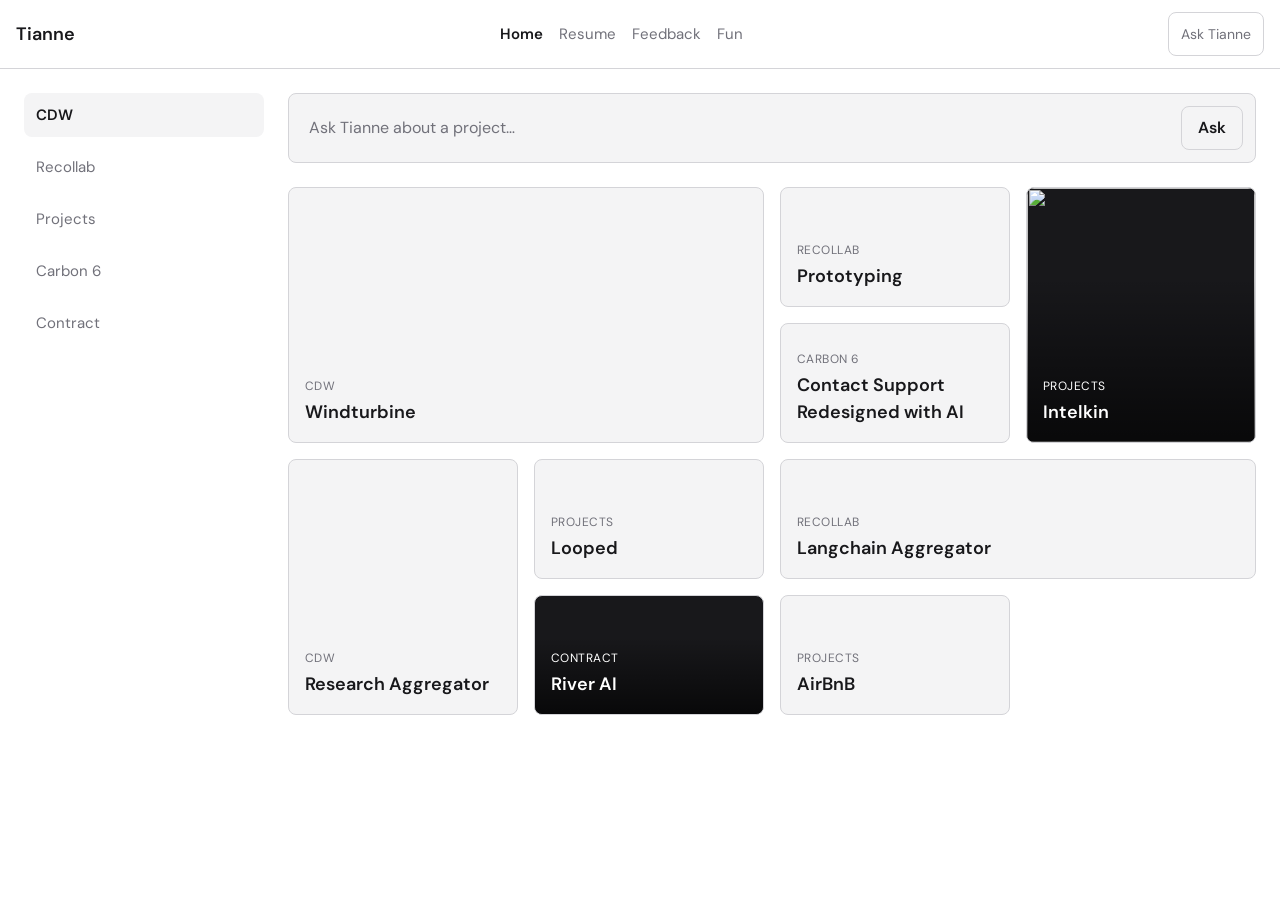
==== index.html @ e9c4694c "Add River AI project card (external link, video thumbnail, new Contract category) New bento card for" ====
<!doctype html>
<html lang="en">
<head>
  <meta charset="UTF-8" />
  <meta name="viewport" content="width=device-width, initial-scale=1" />
  <title>Tianne — Portfolio</title>
  <link rel="stylesheet" href="/css/reset.css" />
  <link rel="stylesheet" href="/css/tokens.css" />
  <link rel="stylesheet" href="/css/layout.css" />
  <link rel="stylesheet" href="/css/components.css" />
  <link rel="preconnect" href="https://fonts.googleapis.com" />
  <link rel="preconnect" href="https://fonts.gstatic.com" crossorigin />
  <link
    href="https://fonts.googleapis.com/css2?family=DM+Sans:wght@400;500;600;700&family=Geist+Pixel&family=Space+Grotesk:wght@700&display=swap"
    rel="stylesheet"
  />
</head>
<body>
  <div id="shared-nav"></div>

  <main class="home-layout">
    <nav class="rail" data-rail aria-label="Project categories">
      <ul class="rail-list">
        <li><button type="button" class="rail-item" data-category="CDW" aria-current="false">CDW</button></li>
        <li><button type="button" class="rail-item" data-category="Recollab" aria-current="false">Recollab</button></li>
        <li><button type="button" class="rail-item" data-category="Projects" aria-current="false">Projects</button></li>
        <li><button type="button" class="rail-item" data-category="Carbon 6" aria-current="false">Carbon 6</button></li>
        <li><button type="button" class="rail-item" data-category="Contract" aria-current="false">Contract</button></li>
      </ul>
    </nav>

    <div class="home-main">
      <div class="prompt-box-wrap" data-prompt-box-wrap>
        <form class="prompt-box" data-prompt-box>
          <label class="sr-only" for="prompt-input">Ask about a project</label>
          <input
            id="prompt-input"
            class="prompt-box-input"
            type="text"
            name="prompt"
            placeholder="Ask Tianne about a project…"
            autocomplete="off"
          />
          <button type="button" class="prompt-box-clear" data-prompt-box-clear hidden>Clear</button>
          <button type="submit" class="prompt-box-submit">Ask</button>
        </form>
        <p class="prompt-box-reply" data-prompt-box-reply hidden></p>
        <p class="sr-only" aria-live="polite" data-result-status></p>
      </div>

      <section class="bento-grid" data-grid aria-label="Projects">
        <!-- Cards rendered by js/home.js from data/projects.json -->
      </section>
    </div>
  </main>

  <script src="/js/shared-ui.js" defer></script>
  <script src="/js/chat.js" defer></script>
  <script src="/js/rail.js" defer></script>
  <script src="/js/home.js" defer></script>
</body>
</html>
---- css/tokens.css ----
/*
  css/tokens.css — design tokens.

  STATUS: typeface is confirmed (Space Grotesk / DM Sans / Geist Pixel, see
  the font tokens below and docs/superpowers/specs/2026-09-10-typography-system-design.md).
  Palette is still pending — colors below remain neutral/grayscale
  placeholder styling only. Nothing outside this file should hardcode a
  color or font (§12).

  Named breakpoints mirror CLAUDE.md §9. CSS custom properties can't be read
  inside @media conditions, so layout.css/components.css repeat these as
  literal px values — keep them in sync with the numbers here.
  --bp-sm: 480px   (large phones)
  --bp-md: 768px   (tablets)
  --bp-lg: 1024px  (small laptops)
  --bp-xl: 1280px  (desktop)
*/

:root {
  /* Spacing scale */
  --space-1: 4px;
  --space-2: 8px;
  --space-3: 12px;
  --space-4: 16px;
  --space-5: 24px;
  --space-6: 32px;
  --space-7: 48px;
  --space-8: 64px;

  /* Shape */
  --radius: 8px;
  /* Larger radius for a more generous card treatment (e.g. the Intelkin
     hero metadata block) — kept separate from --radius so it doesn't
     cascade into every other bordered box site-wide. */
  --radius-lg: 12px;
  --shadow: 0 1px 3px rgba(0, 0, 0, 0.12), 0 4px 12px rgba(0, 0, 0, 0.08);

  /* Neutral/grayscale placeholder palette — not final, see status note above */
  --color-bg: #ffffff;
  --color-surface: #f4f4f5;
  --color-border: #d4d4d8;
  --color-text: #18181b;
  --color-text-muted: #71717a;
  /* Dark overlay for text legibility over a background image/gif (e.g. a
     bento card thumbnail) — grayscale (black + alpha), not a new hue. */
  --scrim: rgba(0, 0, 0, 0.65);

  /* Typeface system (CLAUDE.md §12 confirmed 2026-09-10 — see
     docs/superpowers/specs/2026-09-10-typography-system-design.md).
     Headline: Space Grotesk, weight 700 — H1s and every H2-equivalent
     sub-headline. Body: DM Sans — paragraphs, ledes, metadata values,
     UI chrome. Label: Geist Pixel, weight 400 (its only weight) —
     short all-caps eyebrows/metadata labels only, never a value or a
     sentence. Loaded via Google Fonts in every page's <head> — see any
     page for the exact <link> tags. Palette (color) is still pending. */
  --font-headline: "Space Grotesk", Georgia, serif;
  --font-body: "DM Sans", -apple-system, BlinkMacSystemFont, "Segoe UI", Roboto, Helvetica, Arial, sans-serif;
  --font-label: "Geist Pixel", var(--font-body);
}
---- css/layout.css ----
/*
  css/layout.css — page-level structural layout (nav shell, home rail+grid frame).
  No color/font values here — see tokens.css (§12).

  Breakpoints below are literal px values mirroring the --bp-* tokens in
  tokens.css (480 / 768 / 1024 / 1280) — keep in sync, don't invent new ones (§9).
*/

.sr-only {
  position: absolute;
  width: 1px;
  height: 1px;
  padding: 0;
  margin: -1px;
  overflow: hidden;
  clip: rect(0, 0, 0, 0);
  white-space: nowrap;
  border: 0;
}

body {
  font-family: var(--font-body);
  color: var(--color-text);
  background: var(--color-bg);
}

/* --- Shared nav shell (markup injected by js/shared-ui.js) --- */
.site-nav {
  display: flex;
  align-items: center;
  justify-content: space-between;
  gap: var(--space-4);
  padding: var(--space-3) var(--space-4);
  border-bottom: 1px solid var(--color-border);
}

.site-nav-list {
  display: flex;
  align-items: center;
  gap: var(--space-4);
  flex-wrap: wrap;
}

/* --- Home layout: mobile-first. Rail's own display/position (horizontal
   tab bar on mobile, sidebar column on md+) lives in components.css —
   this just sets the grid frame that places it. --- */
.home-layout {
  display: block;
  padding: var(--space-4);
}

.home-main {
  display: block;
}

/* --- Generic content-page shell (resume/feedback/fun) --- */
.page-content {
  padding: var(--space-6) var(--space-4);
  max-width: 720px;
  margin-inline: auto;
}

.page-header {
  margin-bottom: var(--space-5);
}

.page-intro {
  color: var(--color-text-muted);
}

.page-section {
  margin-bottom: var(--space-6);
}

.page-section h2 {
  margin-bottom: var(--space-3);
  font-size: 1.25rem;
}

/* --- Resume page --- */
.resume-download {
  display: inline-block;
  border: 1px solid var(--color-border);
  border-radius: var(--radius);
  padding: var(--space-2) var(--space-4);
  min-height: 44px;
  line-height: 28px;
  margin-bottom: var(--space-5);
}

.resume-entry {
  margin-bottom: var(--space-4);
}

.resume-entry h3 {
  font-size: 1rem;
}

.resume-entry li {
  color: var(--color-text-muted);
  margin-bottom: var(--space-1);
}

.resume-meta {
  color: var(--color-text-muted);
  font-size: 0.875rem;
  margin-bottom: var(--space-2);
}

.tag-list {
  display: flex;
  flex-wrap: wrap;
  gap: var(--space-2);
}

.tag-list li {
  border: 1px solid var(--color-border);
  border-radius: var(--radius);
  padding: var(--space-1) var(--space-3);
  font-size: 0.875rem;
  color: var(--color-text-muted);
}

/* --- Feedback page --- */
.testimonial-list {
  display: flex;
  flex-direction: column;
  gap: var(--space-5);
}

.testimonial {
  border-left: 3px solid var(--color-border);
  padding-left: var(--space-4);
  margin: 0;
}

.testimonial p {
  margin-bottom: var(--space-2);
}

.testimonial cite {
  font-style: normal;
  color: var(--color-text-muted);
  font-size: 0.875rem;
}

/* --- Fun page --- */
.fun-gallery {
  display: grid;
  grid-template-columns: 1fr;
  gap: var(--space-4);
}

@media (min-width: 480px) {
  .fun-gallery {
    grid-template-columns: repeat(2, 1fr);
  }
}

@media (min-width: 1024px) {
  .fun-gallery {
    grid-template-columns: repeat(3, 1fr);
  }
}

/* --- Case-study page shell (projects/*) --- */
.case-study {
  padding: var(--space-6) var(--space-4);
  max-width: 720px;
  margin-inline: auto;
}

.case-study-header {
  margin-bottom: var(--space-5);
}

.case-study-category {
  text-transform: uppercase;
  letter-spacing: 0.04em;
  font-size: 0.75rem;
  color: var(--color-text-muted);
  margin-bottom: var(--space-2);
}

.case-study-section {
  margin-bottom: var(--space-6);
}

.case-study-section h2 {
  margin-bottom: var(--space-3);
  font-size: 1.25rem;
}

.case-study-section p,
.case-study-section li {
  color: var(--color-text-muted);
}

.case-study-back {
  margin-top: var(--space-6);
}

.case-study-back a {
  text-decoration: underline;
}

/* --- Richer case-study content patterns (used where a real writeup exists,
   e.g. projects/intelkin.html — the generic lorem template above still
   covers pages without one). --- */
.case-study-eyebrow {
  color: var(--color-text-muted);
  font-size: 0.8125rem;
  margin-top: var(--space-2);
}

/* Hero image/gif — shows the animated version by default, swaps to a
   static poster frame under prefers-reduced-motion (Quality Floor, §11). */
.case-study-hero {
  margin-bottom: var(--space-5);
  border: 1px solid var(--color-border);
  border-radius: var(--radius);
  overflow: hidden;
}

.case-study-hero img {
  display: block;
  width: 100%;
  height: auto;
}

/* Ties .case-study-hero img's specificity (class+element) so this actually
   wins instead of losing the cascade to the rule above. */
img.case-study-hero-static {
  display: none;
}

@media (prefers-reduced-motion: reduce) {
  img.case-study-hero-motion {
    display: none;
  }

  img.case-study-hero-static {
    display: block;
  }
}

.case-study-section h3 {
  margin-top: var(--space-5);
  margin-bottom: var(--space-2);
  font-size: 1.0625rem;
  color: var(--color-text);
}

.case-study-section h4 {
  margin-bottom: var(--space-1);
  font-size: 1rem;
  color: var(--color-text);
}

.case-study-section a {
  color: var(--color-text);
  text-decoration: underline;
}

p.case-study-lede {
  font-size: 1.125rem;
  font-weight: 600;
  color: var(--color-text);
  margin-bottom: var(--space-3);
}

.case-study-meta {
  display: grid;
  grid-template-columns: 1fr;
  gap: var(--space-3);
  margin-bottom: var(--space-6);
  padding: var(--space-4);
  border: 1px solid var(--color-border);
  border-radius: var(--radius);
}

.case-study-meta div {
  display: flex;
  flex-direction: column;
  gap: var(--space-1);
}

.case-study-meta dt {
  font-size: 0.75rem;
  text-transform: uppercase;
  letter-spacing: 0.04em;
  color: var(--color-text-muted);
}

.case-study-meta dd {
  color: var(--color-text);
}

/* Generous variant for the hero role/timeline/team/skills/tech-stack
   block specifically — bigger padding, bigger radius, roomier gaps. The
   "How It Works" tech mini-table further down the page reuses the base
   .case-study-meta above unchanged. */
.case-study-meta.case-study-meta--hero {
  gap: var(--space-4);
  padding: var(--space-6);
  border-radius: var(--radius-lg);
}

.friction-point {
  margin-bottom: var(--space-4);
}

.friction-point h3 {
  margin-top: 0;
  margin-bottom: var(--space-1);
}

.friction-meta {
  display: block;
  font-size: 0.8125rem;
  font-weight: 400;
  color: var(--color-text-muted);
  margin-top: var(--space-1);
}

.case-study-quote {
  margin: var(--space-5) 0;
  padding: var(--space-4);
  border-left: 3px solid var(--color-border);
}

.case-study-quote p {
  color: var(--color-text);
}

.case-study-quote cite {
  display: block;
  margin-top: var(--space-2);
  font-style: normal;
  color: var(--color-text-muted);
  font-size: 0.875rem;
}

p.case-study-callout {
  padding: var(--space-4);
  border: 1px dashed var(--color-border);
  border-radius: var(--radius);
  color: var(--color-text);
}

.case-study-artifacts {
  font-style: italic;
}

.reflection-item {
  margin-bottom: var(--space-4);
}

/* Real image + caption — once a real asset replaces a media-placeholder
   (e.g. the Intelkin research moodboard). */
.case-study-figure {
  margin: 0 0 var(--space-5);
}

.case-study-figure img {
  display: block;
  width: 100%;
  height: auto;
  border-radius: var(--radius);
  border: 1px solid var(--color-border);
}

.case-study-figure figcaption {
  margin-top: var(--space-2);
  font-size: 0.8125rem;
  color: var(--color-text-muted);
}

/* A wide diagram that doesn't fit the column at a legible size (e.g. a
   long linear flowchart) scrolls horizontally instead of shrinking past
   readability — CLAUDE.md §9's "wide content scrolls in its own
   container" rule, applied to an image instead of a table/code block. */
.case-study-scroll {
  overflow-x: auto;
  border: 1px solid var(--color-border);
  border-radius: var(--radius);
}

.case-study-scroll img {
  display: block;
  width: auto;
  height: 130px;
  max-width: none;
  border: none;
  border-radius: 0;
}

/* Sub-beat: a smaller headline + one line + its own visual, nested under a
   section's main lede (e.g. the three "How It Works" steps). */
.case-study-subbeat {
  margin-bottom: var(--space-5);
}

.case-study-subbeat h3 {
  margin-top: 0;
  margin-bottom: var(--space-2);
}

/* Light laptop-frame mockup for step gifs whose UI content is dark —
   a dark bezel would let the gif's own edges disappear into it, so the
   frame is deliberately light regardless of the gif inside it. Front-on
   view: bezel (with a centered camera dot) around the screen, a flat
   base bar with a trackpad notch underneath. Reused as-is everywhere a
   dark-UI step gif needs one, so a set of them reads as one consistent
   device rather than three different mockups. */
.laptop-frame {
  margin-bottom: var(--space-5);
  padding: var(--space-3) var(--space-3) 0;
  background: var(--color-surface);
  border: 1px solid var(--color-border);
  border-radius: var(--radius);
  box-shadow: var(--shadow);
}

.laptop-frame-camera {
  display: block;
  width: 6px;
  height: 6px;
  margin: 0 auto var(--space-2);
  border-radius: 50%;
  background: var(--color-text-muted);
}

.laptop-frame-screen {
  overflow: hidden;
  border: 1px solid var(--color-text);
  border-radius: calc(var(--radius) / 2);
}

.laptop-frame-screen img {
  display: block;
  width: 100%;
  height: auto;
}

.laptop-frame-base {
  position: relative;
  height: 14px;
  margin-top: var(--space-2);
  border-top: 1px solid var(--color-border);
  border-radius: 0 0 var(--radius) var(--radius);
}

.laptop-frame-notch {
  position: absolute;
  top: 0;
  left: 50%;
  width: 56px;
  height: 4px;
  transform: translateX(-50%);
  border-radius: 0 0 var(--radius) var(--radius);
  background: var(--color-border);
}

@media (min-width: 480px) {
  .case-study-meta {
    grid-template-columns: repeat(2, 1fr);
  }
}

/* --- Terminal-style repo card ("Where It Is Now", projects/intelkin.html)
   Deliberate, scoped exception to CLAUDE.md §10's grayscale-only status:
   this recreates a real terminal window (macOS traffic-light dots, ANSI
   syntax-highlight colors), so it needs real colors to read as an
   authentic terminal rather than site chrome — the same reasoning that
   already let the Intelkin product screenshots/gifs stay full-color.
   Nothing here feeds into or changes the site's still-pending palette;
   every other component still routes through tokens.css exclusively.
   Values match a prototyped reference build exactly. Click/Enter-to-open
   behavior lives in js/intelkin-terminal.js (page-specific, not shared). */
.terminal-card {
  display: block;
  width: 100%;
  max-width: 560px;
  margin: 0 0 var(--space-3);
  border-radius: 10px;
  background: #0d0d0f;
  font-family: ui-monospace, "SF Mono", Menlo, Consolas, monospace;
  overflow: hidden;
  cursor: pointer;
  transition: transform 0.15s ease, box-shadow 0.15s ease;
  animation: terminal-pulse-glow 3.2s ease-in-out infinite;
}

.terminal-card:hover,
.terminal-card:focus-visible {
  outline: none;
  transform: translateY(-2px);
  /* !important: the resting-state pulse (terminal-pulse-glow) keeps
     animating box-shadow at CSS Animation priority, which otherwise
     outranks this plain rule and fights it every cycle — matches the
     reference build's own fix for the same conflict. */
  box-shadow:
    0 0 0 1px #4a4a4e,
    0 0 32px rgba(95, 217, 122, 0.24),
    0 6px 16px rgba(0, 0, 0, 0.35) !important;
}

@keyframes terminal-pulse-glow {
  0%, 100% {
    box-shadow: 0 0 0 1px #2a2a2e, 0 1px 3px rgba(0, 0, 0, 0.3);
  }
  50% {
    box-shadow:
      0 0 0 1px #3a3a3e,
      0 0 26px rgba(95, 217, 122, 0.16),
      0 1px 3px rgba(0, 0, 0, 0.3);
  }
}

.terminal-card-titlebar {
  display: flex;
  align-items: center;
  gap: 8px;
  padding: 12px 16px;
  background: #1c1c1e;
  border-bottom: 1px solid #2a2a2c;
}

.terminal-dot {
  width: 11px;
  height: 11px;
  border-radius: 50%;
  flex: 0 0 auto;
}

.terminal-dot--red {
  background: #ff5f56;
}

.terminal-dot--yellow {
  background: #ffbd2e;
}

.terminal-dot--green {
  background: #27c93f;
}

.terminal-card-titletext {
  margin-left: 8px;
  font-size: 12px;
  color: #6f6f74;
}

.terminal-card-body {
  display: flex;
  flex-direction: column;
  gap: 8px;
  padding: 20px 18px;
  font-size: 13.5px;
  line-height: 1.7;
}

.terminal-line--cursor {
  display: flex;
  align-items: center;
  gap: 6px;
  margin-top: 4px;
}

.terminal-prompt {
  color: #5fd97a;
}

.terminal-dir {
  color: #8ab4ff;
}

.terminal-git {
  color: #6f6f74;
}

.terminal-branch {
  color: #ffbd2e;
}

.terminal-cmd {
  color: #e8e8e8;
}

.terminal-output {
  color: #7d7d82;
}

.terminal-cursor {
  display: inline-block;
  width: 8px;
  height: 15px;
  background: #e8e8e8;
  animation: terminal-blink 1s steps(1) infinite;
}

@keyframes terminal-blink {
  0%, 49% {
    opacity: 1;
  }
  50%, 100% {
    opacity: 0;
  }
}

.terminal-hint {
  margin: var(--space-2) 0 var(--space-4);
  font-size: 12.5px;
  color: var(--color-text-muted);
  animation: terminal-blink 2.4s steps(1) infinite;
}

@media (prefers-reduced-motion: reduce) {
  .terminal-card,
  .terminal-cursor,
  .terminal-hint {
    animation: none;
  }
}

/* --- Media placeholder (used on case-study + fun pages until real
   images exist, CLAUDE.md §8) --- */
.media-placeholder {
  display: flex;
  align-items: center;
  justify-content: center;
  text-align: center;
  min-height: 220px;
  border: 1px dashed var(--color-border);
  border-radius: var(--radius);
  color: var(--color-text-muted);
  font-size: 0.875rem;
  padding: var(--space-4);
  margin-bottom: var(--space-5);
}

@media (min-width: 768px) {
  .home-layout {
    display: grid;
    grid-template-columns: 200px 1fr;
    gap: var(--space-5);
    align-items: start;
    padding: var(--space-5);
  }
}

@media (min-width: 1280px) {
  .home-layout {
    grid-template-columns: 240px 1fr;
    max-width: 1440px;
    margin-inline: auto;
  }
}
---- css/components.css ----
/*
  css/components.css — bento cards, rail, prompt box, nav.
  No color/font values here — see tokens.css (§12).

  Breakpoints below are literal px values mirroring the --bp-* tokens in
  tokens.css (480 / 768 / 1024 / 1280) — keep in sync, don't invent new ones (§9).
*/

/* --- Nav / chat toggle --- */
.site-nav-brand {
  font-weight: 600;
  font-size: 1.125rem;
}

.site-nav-list a {
  font-size: 0.9375rem;
  color: var(--color-text-muted);
  padding: var(--space-1) 0;
}

.site-nav-list a[aria-current="page"] {
  color: var(--color-text);
  font-weight: 600;
}

.chat-toggle {
  border: 1px solid var(--color-border);
  border-radius: var(--radius);
  padding: var(--space-2) var(--space-3);
  min-height: 44px;
  font-size: 0.875rem;
  color: var(--color-text-muted);
}

.chat-toggle[aria-expanded="true"] {
  color: var(--color-text);
  background: var(--color-surface);
}

/* --- Tianne LLM panel (nav toggle target, non-home pages + homepage
   alongside the inline box) — same chat backend as the prompt box, see
   js/shared-ui.js and CLAUDE.md §1/§6. --- */
.tianne-panel {
  position: fixed;
  z-index: 30;
  display: flex;
  flex-direction: column;
  background: var(--color-bg);
  border: 1px solid var(--color-border);
  border-radius: var(--radius);
  box-shadow: var(--shadow);
}

.tianne-panel[hidden] {
  display: none;
}

.tianne-panel-header {
  display: flex;
  align-items: center;
  justify-content: space-between;
  gap: var(--space-2);
  padding: var(--space-3) var(--space-4);
  border-bottom: 1px solid var(--color-border);
}

.tianne-panel-title {
  font-size: 1rem;
  font-weight: 600;
}

.tianne-panel-close {
  min-width: 44px;
  min-height: 44px;
  font-size: 1.25rem;
  line-height: 1;
  color: var(--color-text-muted);
}

.tianne-panel-form {
  margin: 0;
  border-radius: 0;
  border: none;
  border-bottom: 1px solid var(--color-border);
}

.tianne-panel-body {
  padding: var(--space-4);
  color: var(--color-text-muted);
  overflow-y: auto;
}

.tianne-panel-placeholder,
.tianne-panel-error {
  color: var(--color-text-muted);
}

.tianne-panel-reply {
  color: var(--color-text);
}

.tianne-panel-links {
  margin-top: var(--space-3);
  display: flex;
  flex-direction: column;
  gap: var(--space-2);
}

.tianne-panel-links a {
  display: block;
  padding: var(--space-2) var(--space-3);
  border: 1px solid var(--color-border);
  border-radius: var(--radius);
  color: var(--color-text);
  font-size: 0.9375rem;
}

.tianne-panel-links a:hover {
  border-color: var(--color-text-muted);
}

@media (max-width: 767px) {
  .tianne-panel {
    left: 0;
    right: 0;
    bottom: 0;
    max-height: 70vh;
    border-left: none;
    border-right: none;
    border-bottom: none;
  }
}

@media (min-width: 768px) {
  .tianne-panel {
    top: var(--space-7);
    right: var(--space-4);
    width: 320px;
    max-height: 70vh;
  }
}

/* --- Rail — browse-mode scrollspy by default, match-indicator mode while
   a Tianne query is active (js/rail.js, CLAUDE.md §5/§6).
   Mobile: horizontal, scrollable tab bar pinned to the top (§9).
   md+: vertical sidebar column — grid placement comes from .home-layout
   in layout.css, this just controls the rail's own display/position. --- */
.rail {
  position: sticky;
  top: 0;
  z-index: 15;
  background: var(--color-bg);
  border-bottom: 1px solid var(--color-border);
}

.rail-list {
  display: flex;
  flex-direction: row;
  overflow-x: auto;
  -webkit-overflow-scrolling: touch;
  gap: var(--space-2);
  padding: var(--space-2) var(--space-4);
}

.rail-item {
  flex: 0 0 auto;
  white-space: nowrap;
  min-height: 44px;
  padding: var(--space-2) var(--space-3);
  border-radius: var(--radius);
  font-size: 0.9375rem;
  color: var(--color-text-muted);
}

.rail-item:hover {
  background: var(--color-surface);
}

.rail-item.is-active {
  color: var(--color-text);
  background: var(--color-surface);
  font-weight: 600;
}

/* Match-indicator mode: quiet by default, a dot marks categories with a
   result. Browse-mode's .is-active never applies at the same time as
   .is-filtered — js/rail.js clears one before setting the other. */
.rail.is-filtered .rail-item {
  opacity: 0.5;
}

.rail.is-filtered .rail-item.has-match {
  opacity: 1;
}

.rail.is-filtered .rail-item.has-match::after {
  content: '';
  display: inline-block;
  width: 6px;
  height: 6px;
  margin-left: var(--space-2);
  border-radius: 50%;
  background: currentColor;
  vertical-align: middle;
}

@media (min-width: 768px) {
  .rail {
    top: var(--space-5);
    background: transparent;
    border-bottom: none;
  }

  .rail-list {
    flex-direction: column;
    overflow-x: visible;
    padding: 0;
  }

  .rail-item {
    display: block;
    width: 100%;
    text-align: left;
    white-space: normal;
  }
}

/* --- Prompt box — visible on load, sticky once scrolled (js/home.js).
   Submit calls the real Tianne LLM backend; see CLAUDE.md §5/§6. --- */
.prompt-box-wrap {
  margin-bottom: var(--space-5);
}

.prompt-box {
  display: flex;
  gap: var(--space-2);
  padding: var(--space-3);
  border: 1px solid var(--color-border);
  border-radius: var(--radius);
  background: var(--color-surface);
}

.prompt-box-input {
  flex: 1;
  min-width: 0;
  min-height: 44px;
  border: none;
  background: transparent;
  padding: var(--space-2);
  font-size: 1rem;
}

.prompt-box-input::placeholder {
  color: var(--color-text-muted);
}

.prompt-box-input:disabled,
.prompt-box-submit:disabled,
.prompt-box-clear:disabled {
  opacity: 0.6;
  cursor: not-allowed;
}

.prompt-box-submit {
  border: 1px solid var(--color-border);
  border-radius: var(--radius);
  padding: var(--space-2) var(--space-4);
  min-height: 44px;
  min-width: 44px;
  font-weight: 600;
}

.prompt-box-clear {
  border: 1px solid var(--color-border);
  border-radius: var(--radius);
  padding: var(--space-2) var(--space-4);
  min-height: 44px;
  color: var(--color-text-muted);
}

/* Reply text + result status live under the input row, inside the same
   component — never a second panel (CLAUDE.md §1/§12). */
.prompt-box-reply {
  margin-top: var(--space-3);
  padding: var(--space-3);
  border: 1px solid var(--color-border);
  border-radius: var(--radius);
  background: var(--color-bg);
  color: var(--color-text);
  font-size: 0.9375rem;
}

/* Sticky/floating state once scrolled past the threshold in js/home.js */
.prompt-box-wrap.is-floating .prompt-box {
  box-shadow: var(--shadow);
}

@media (min-width: 768px) {
  .prompt-box-wrap.is-floating {
    position: fixed;
    bottom: var(--space-5);
    right: var(--space-5);
    width: clamp(280px, 30vw, 420px);
    margin-bottom: 0;
    z-index: 20;
  }
}

@media (max-width: 767px) {
  .prompt-box-wrap.is-floating {
    position: fixed;
    left: 0;
    right: 0;
    bottom: 0;
    margin-bottom: 0;
    padding: var(--space-3);
    background: var(--color-bg);
    border-top: 1px solid var(--color-border);
    z-index: 20;
  }

  .prompt-box-wrap.is-floating .prompt-box {
    border: none;
    padding: 0;
    background: transparent;
  }
}

/* --- Bento grid — full list by default, or just the current query's
   matches (js/home.js, CLAUDE.md §5/§6). One grid, two states — never a
   separate results panel. --- */
.bento-grid {
  display: grid;
  grid-template-columns: 1fr;
  grid-auto-rows: minmax(120px, auto);
  gap: var(--space-4);
}

.bento-empty {
  grid-column: 1 / -1;
  padding: var(--space-6);
  text-align: center;
  color: var(--color-text-muted);
}

.bento-card-link {
  display: flex;
  flex-direction: column;
  justify-content: flex-end;
  gap: var(--space-1);
  height: 100%;
  min-height: 44px;
  padding: var(--space-4);
  border: 1px solid var(--color-border);
  border-radius: var(--radius);
  background: var(--color-surface);
  transition: border-color 0.15s ease;
  /* Inert for cards with no thumbnail — just gives .bento-card-thumb and
     the has-thumbnail scrim below a positioning/clipping context. */
  position: relative;
  overflow: hidden;
}

.bento-card-link:hover {
  border-color: var(--color-text-muted);
}

.bento-card-category {
  font-size: 0.75rem;
  text-transform: uppercase;
  letter-spacing: 0.04em;
  color: var(--color-text-muted);
}

.bento-card-title {
  font-size: 1.125rem;
  font-weight: 600;
}

/* Card thumbnail (real project preview, once one exists — e.g. Intelkin).
   Cards without a thumbnail are unaffected. */
.bento-card-thumb {
  position: absolute;
  inset: 0;
  z-index: 0;
  width: 100%;
  height: 100%;
  object-fit: cover;
}

.bento-card.has-thumbnail .bento-card-link {
  background: var(--color-text); /* dark fallback while the image loads */
}

.bento-card.has-thumbnail .bento-card-link::before {
  content: '';
  position: absolute;
  inset: 0;
  z-index: 1;
  background: linear-gradient(to top, var(--scrim), transparent 65%);
}

.bento-card.has-thumbnail .bento-card-category,
.bento-card.has-thumbnail .bento-card-title,
.bento-card.has-thumbnail .bento-card-hint {
  position: relative;
  z-index: 2;
  color: var(--color-bg);
}

/* Two-step tap preview state (touch devices only, see js/home.js §5).
   Hover-capable devices never set data-previewed — they preview on
   hover/focus instead and navigate on the first click. */
.bento-card[data-previewed="true"] .bento-card-link {
  border-color: var(--color-text);
}

.bento-card-hint {
  display: none;
  font-size: 0.75rem;
  color: var(--color-text-muted);
  margin-top: var(--space-1);
}

.bento-card[data-previewed="true"] .bento-card-hint {
  display: block;
}

@media (hover: hover) and (pointer: fine) {
  .bento-card-hint {
    display: none !important;
  }
}

.prompt-box-input.is-preview {
  color: var(--color-text-muted);
}

@media (min-width: 480px) {
  .bento-grid {
    grid-template-columns: repeat(2, 1fr);
  }
}

@media (min-width: 1024px) {
  .bento-grid {
    grid-template-columns: repeat(3, 1fr);
  }

  .bento-card.size-lg {
    grid-column: span 2;
    grid-row: span 2;
  }

  .bento-card.size-wide {
    grid-column: span 2;
  }

  .bento-card.size-md {
    grid-row: span 2;
  }
}

@media (min-width: 1280px) {
  .bento-grid {
    grid-template-columns: repeat(4, 1fr);
  }
}

/* --- Focus visibility (Quality Floor, §11) --- */
.prompt-box-submit:focus-visible,
.prompt-box-input:focus-visible,
.prompt-box-clear:focus-visible,
.rail-item:focus-visible,
.bento-card-link:focus-visible,
.chat-toggle:focus-visible,
.tianne-panel-close:focus-visible,
.tianne-panel-links a:focus-visible,
.case-study-section a:focus-visible,
.resume-download:focus-visible {
  outline: 2px solid var(--color-text);
  outline-offset: 2px;
}

@media (prefers-reduced-motion: reduce) {
  .bento-card-link {
    transition: none;
  }
}
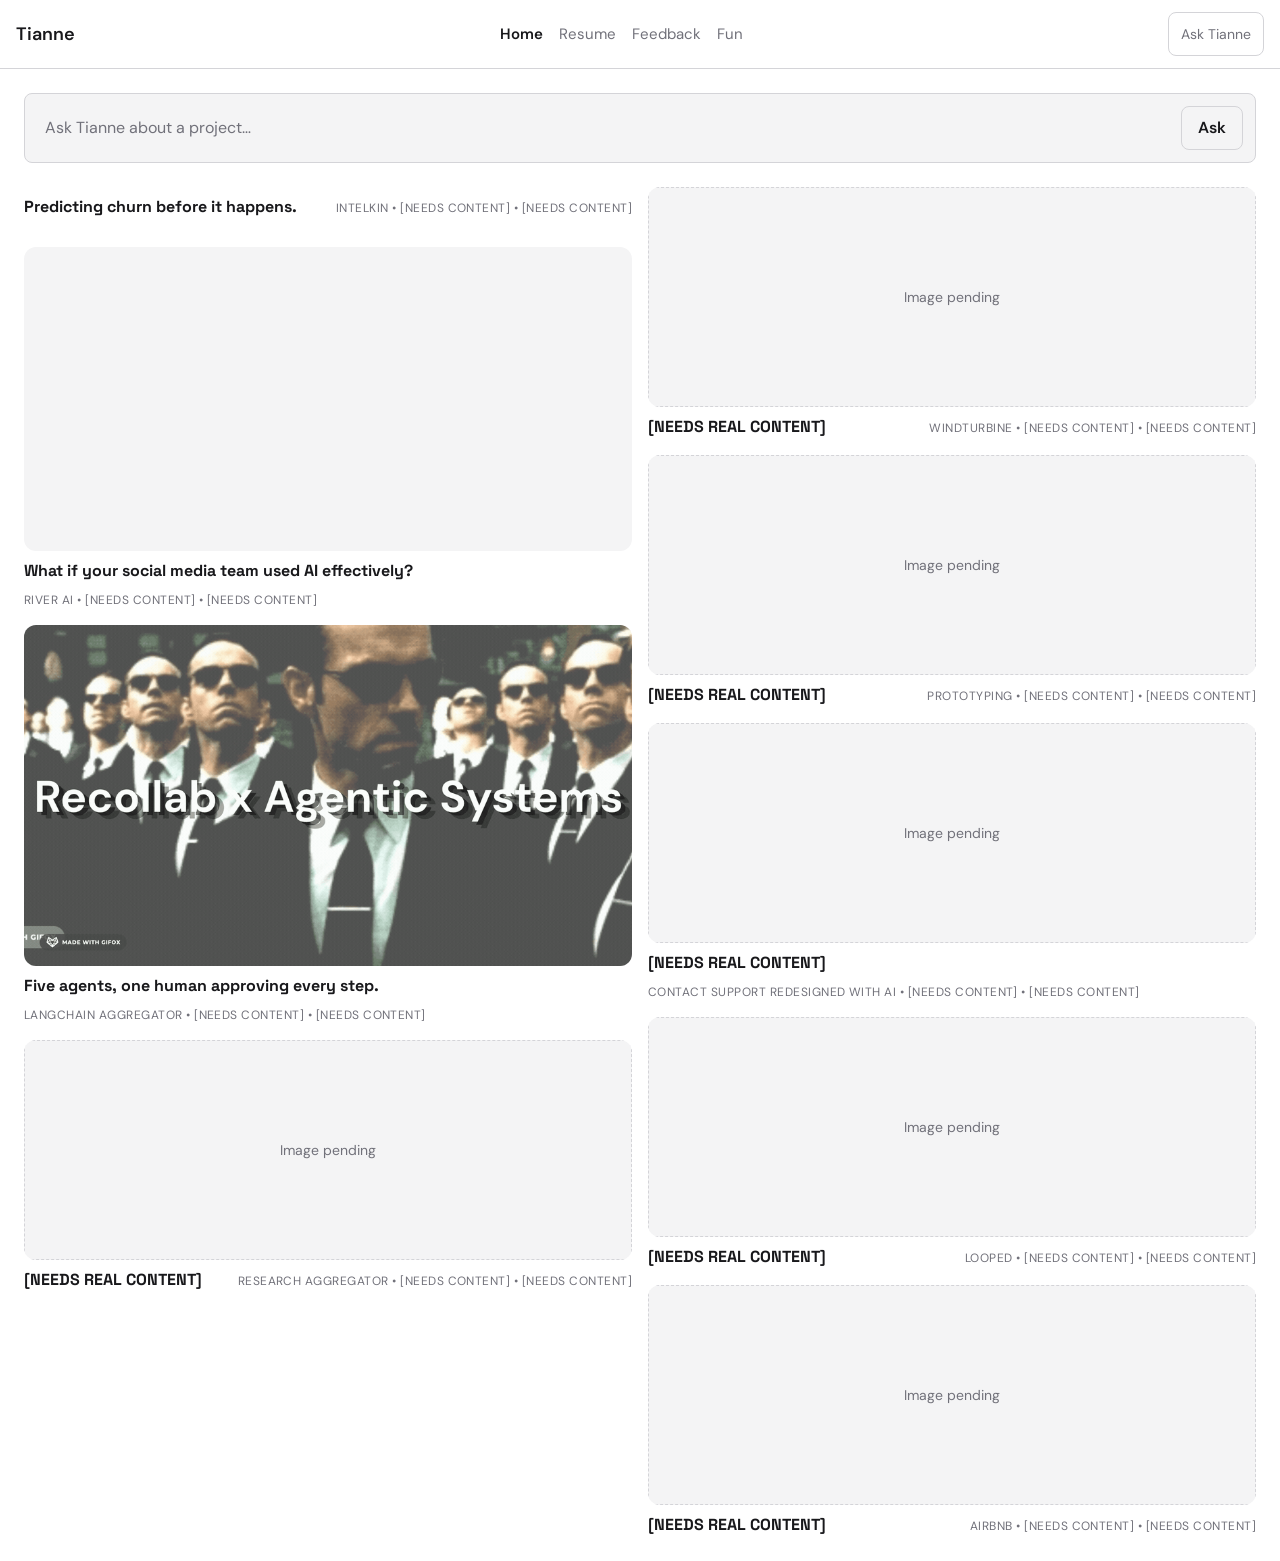
==== commit 37422169: "Homepage: remove category rail, remove case-study pills, reorder projects - Remove the left category" ====
--- a/index.html
+++ b/index.html
@@ -19,16 +19,6 @@
   <div id="shared-nav"></div>
 
   <main class="home-layout">
-    <nav class="rail" data-rail aria-label="Project categories">
-      <ul class="rail-list">
-        <li><button type="button" class="rail-item" data-category="CDW" aria-current="false">CDW</button></li>
-        <li><button type="button" class="rail-item" data-category="Recollab" aria-current="false">Recollab</button></li>
-        <li><button type="button" class="rail-item" data-category="Projects" aria-current="false">Projects</button></li>
-        <li><button type="button" class="rail-item" data-category="Carbon 6" aria-current="false">Carbon 6</button></li>
-        <li><button type="button" class="rail-item" data-category="Contract" aria-current="false">Contract</button></li>
-      </ul>
-    </nav>
-
     <div class="home-main">
       <div class="prompt-box-wrap" data-prompt-box-wrap>
         <form class="prompt-box" data-prompt-box>
@@ -56,7 +46,6 @@
 
   <script src="/js/shared-ui.js" defer></script>
   <script src="/js/chat.js" defer></script>
-  <script src="/js/rail.js" defer></script>
   <script src="/js/home.js" defer></script>
 </body>
 </html>
--- a/css/tokens.css
+++ b/css/tokens.css
@@ -45,6 +45,12 @@
      bento card thumbnail) — grayscale (black + alpha), not a new hue. */
   --scrim: rgba(0, 0, 0, 0.65);
 
+  /* Accent (confirmed 2026-09-10, CLAUDE.md §12) — the first real accent
+     color in this codebase. Oxblood. Used sparingly: the homepage grid's
+     "View case study" pill only, not a card background or large surface. */
+  --color-accent: #92140C;
+  --color-accent-text: #ffffff;
+
   /* Typeface system (CLAUDE.md §12 confirmed 2026-09-10 — see
      docs/superpowers/specs/2026-09-10-typography-system-design.md).
      Headline: Space Grotesk, weight 700 — H1s and every H2-equivalent
@@ -56,4 +62,10 @@
   --font-headline: "Space Grotesk", Georgia, serif;
   --font-body: "DM Sans", -apple-system, BlinkMacSystemFont, "Segoe UI", Roboto, Helvetica, Arial, sans-serif;
   --font-label: "Geist Pixel", var(--font-body);
+  /* Real system monospace, not a design choice — used only by the
+     Intelkin terminal card, which is deliberately exempt from the
+     Headline/Body/Label system (it's simulating a real terminal
+     window). Tokenized so CLAUDE.md §14's "no font values outside
+     tokens.css" holds even for this exception. */
+  --font-mono: ui-monospace, "SF Mono", Menlo, Consolas, monospace;
 }
--- a/css/layout.css
+++ b/css/layout.css
@@ -24,6 +24,13 @@
   background: var(--color-bg);
 }
 
+h1 {
+  font-family: var(--font-headline);
+  font-weight: 700;
+  font-size: clamp(2.25rem, 1.5rem + 4vw, 3.25rem);
+  line-height: 1.05;
+}
+
 /* --- Shared nav shell (markup injected by js/shared-ui.js) --- */
 .site-nav {
   display: flex;
@@ -41,9 +48,8 @@
   flex-wrap: wrap;
 }
 
-/* --- Home layout: mobile-first. Rail's own display/position (horizontal
-   tab bar on mobile, sidebar column on md+) lives in components.css —
-   this just sets the grid frame that places it. --- */
+/* --- Home layout: mobile-first, single column (no category rail — the
+   main content fills the full width at every size). --- */
 .home-layout {
   display: block;
   padding: var(--space-4);
@@ -74,51 +80,10 @@
 
 .page-section h2 {
   margin-bottom: var(--space-3);
-  font-size: 1.25rem;
-}
-
-/* --- Resume page --- */
-.resume-download {
-  display: inline-block;
-  border: 1px solid var(--color-border);
-  border-radius: var(--radius);
-  padding: var(--space-2) var(--space-4);
-  min-height: 44px;
-  line-height: 28px;
-  margin-bottom: var(--space-5);
-}
-
-.resume-entry {
-  margin-bottom: var(--space-4);
-}
-
-.resume-entry h3 {
-  font-size: 1rem;
-}
-
-.resume-entry li {
-  color: var(--color-text-muted);
-  margin-bottom: var(--space-1);
-}
-
-.resume-meta {
-  color: var(--color-text-muted);
-  font-size: 0.875rem;
-  margin-bottom: var(--space-2);
-}
-
-.tag-list {
-  display: flex;
-  flex-wrap: wrap;
-  gap: var(--space-2);
-}
-
-.tag-list li {
-  border: 1px solid var(--color-border);
-  border-radius: var(--radius);
-  padding: var(--space-1) var(--space-3);
-  font-size: 0.875rem;
-  color: var(--color-text-muted);
+  font-size: clamp(2.25rem, 1.5rem + 4vw, 3.25rem);
+  line-height: 1.05;
+  font-family: var(--font-headline);
+  font-weight: 700;
 }
 
 /* --- Feedback page --- */
@@ -142,6 +107,9 @@
   font-style: normal;
   color: var(--color-text-muted);
   font-size: 0.875rem;
+  font-family: var(--font-label);
+  text-transform: uppercase;
+  letter-spacing: 0.04em;
 }
 
 /* --- Fun page --- */
@@ -180,6 +148,7 @@
   font-size: 0.75rem;
   color: var(--color-text-muted);
   margin-bottom: var(--space-2);
+  font-family: var(--font-label);
 }
 
 .case-study-section {
@@ -188,7 +157,10 @@
 
 .case-study-section h2 {
   margin-bottom: var(--space-3);
-  font-size: 1.25rem;
+  font-size: clamp(2.25rem, 1.5rem + 4vw, 3.25rem);
+  line-height: 1.05;
+  font-family: var(--font-headline);
+  font-weight: 700;
 }
 
 .case-study-section p,
@@ -211,6 +183,9 @@
   color: var(--color-text-muted);
   font-size: 0.8125rem;
   margin-top: var(--space-2);
+  font-family: var(--font-label);
+  text-transform: uppercase;
+  letter-spacing: 0.04em;
 }
 
 /* Hero image/gif — shows the animated version by default, swaps to a
@@ -247,14 +222,20 @@
 .case-study-section h3 {
   margin-top: var(--space-5);
   margin-bottom: var(--space-2);
-  font-size: 1.0625rem;
+  font-size: clamp(1.25rem, 1.1rem + 0.75vw, 1.5rem);
+  line-height: 1.2;
   color: var(--color-text);
+  font-family: var(--font-headline);
+  font-weight: 700;
 }
 
 .case-study-section h4 {
   margin-bottom: var(--space-1);
-  font-size: 1rem;
+  font-size: 1.125rem;
+  line-height: 1.3;
   color: var(--color-text);
+  font-family: var(--font-headline);
+  font-weight: 700;
 }
 
 .case-study-section a {
@@ -264,7 +245,7 @@
 
 p.case-study-lede {
   font-size: 1.125rem;
-  font-weight: 600;
+  font-weight: 500;
   color: var(--color-text);
   margin-bottom: var(--space-3);
 }
@@ -290,6 +271,7 @@
   text-transform: uppercase;
   letter-spacing: 0.04em;
   color: var(--color-text-muted);
+  font-family: var(--font-label);
 }
 
 .case-study-meta dd {
@@ -313,6 +295,10 @@
 .friction-point h3 {
   margin-top: 0;
   margin-bottom: var(--space-1);
+  font-size: 1.125rem;
+  line-height: 1.3;
+  font-family: var(--font-headline);
+  font-weight: 700;
 }
 
 .friction-meta {
@@ -321,6 +307,9 @@
   font-weight: 400;
   color: var(--color-text-muted);
   margin-top: var(--space-1);
+  font-family: var(--font-label);
+  text-transform: uppercase;
+  letter-spacing: 0.04em;
 }
 
 .case-study-quote {
@@ -354,6 +343,100 @@
 
 .reflection-item {
   margin-bottom: var(--space-4);
+}
+
+/* --- Parallel-content columns — a shared case-study component for
+   genuinely parallel items (a stat row, a set of findings, a set of
+   takeaways) that would otherwise render as stacked full-width blocks,
+   obscuring that they're parallel. Originated as a page-scoped Intelkin
+   exception; promoted here once a second case study (Recollab) needed
+   the same pattern, per "reuse, don't build parallel new components."
+   Stacks to one column below 768px, matching the site's named-breakpoint
+   convention (§9/§11). --- */
+.case-study-columns {
+  display: grid;
+  grid-template-columns: 1fr;
+  gap: var(--space-5) var(--space-4);
+}
+
+@media (min-width: 768px) {
+  .case-study-columns--2 {
+    grid-template-columns: repeat(2, 1fr);
+  }
+
+  .case-study-columns--3 {
+    grid-template-columns: repeat(3, 1fr);
+  }
+}
+
+/* .friction-point / .reflection-item carry their own margin-bottom for
+   the single-column case elsewhere on the site; inside this grid it's
+   redundant since `gap` already spaces the columns. */
+.case-study-columns > .friction-point,
+.case-study-columns > .reflection-item {
+  margin-bottom: 0;
+}
+
+.case-study-column {
+  /* Market Research's three parallel-approach columns — no dedicated
+     component of their own, just this top-margin reset so they align
+     with .friction-point/.reflection-item's own zeroing above. */
+}
+
+.case-study-columns > .case-study-column h3 {
+  margin-top: 0;
+}
+
+/* A single stat: a big Headline-tier number/claim (h3) over a short
+   Body-tier label (p) — e.g. "8x faster" / "Quote turnaround". Meant to
+   sit inside .case-study-columns, same as .friction-point. Font-family
+   already comes from .case-study-section h3 (Headline tier); this only
+   adds the extra size/spacing a stat callout needs over an ordinary
+   sub-headline. */
+.case-study-stat h3 {
+  font-size: 1.75rem;
+  margin-top: 0;
+}
+
+.case-study-stat p {
+  margin-top: var(--space-1);
+}
+
+/* --- Grouped visual — two related images (e.g. a before/after pair)
+   under one shared micro-label, side by side on desktop, stacked on
+   mobile. A shared case-study component, same reasoning as the columns
+   above. --- */
+.case-study-visual-group {
+  margin: 0 0 var(--space-5);
+}
+
+.case-study-visual-group-label {
+  color: var(--color-text-muted);
+  font-size: 0.75rem;
+  text-transform: uppercase;
+  letter-spacing: 0.04em;
+  margin-bottom: var(--space-3);
+  font-family: var(--font-label);
+}
+
+.case-study-visual-group-items {
+  display: grid;
+  grid-template-columns: 1fr;
+  gap: var(--space-4);
+}
+
+@media (min-width: 768px) {
+  .case-study-visual-group-items {
+    grid-template-columns: repeat(2, 1fr);
+  }
+}
+
+.case-study-visual-group-items img {
+  display: block;
+  width: 100%;
+  height: auto;
+  border-radius: var(--radius);
+  border: 1px solid var(--color-border);
 }
 
 /* Real image + caption — once a real asset replaces a media-placeholder
@@ -404,6 +487,10 @@
 .case-study-subbeat h3 {
   margin-top: 0;
   margin-bottom: var(--space-2);
+  font-size: clamp(1.25rem, 1.1rem + 0.75vw, 1.5rem);
+  line-height: 1.2;
+  font-family: var(--font-headline);
+  font-weight: 700;
 }
 
 /* Light laptop-frame mockup for step gifs whose UI content is dark —
@@ -485,7 +572,7 @@
   margin: 0 0 var(--space-3);
   border-radius: 10px;
   background: #0d0d0f;
-  font-family: ui-monospace, "SF Mono", Menlo, Consolas, monospace;
+  font-family: var(--font-mono);
   overflow: hidden;
   cursor: pointer;
   transition: transform 0.15s ease, box-shadow 0.15s ease;
@@ -642,17 +729,12 @@
 
 @media (min-width: 768px) {
   .home-layout {
-    display: grid;
-    grid-template-columns: 200px 1fr;
-    gap: var(--space-5);
-    align-items: start;
     padding: var(--space-5);
   }
 }
 
 @media (min-width: 1280px) {
   .home-layout {
-    grid-template-columns: 240px 1fr;
     max-width: 1440px;
     margin-inline: auto;
   }
--- a/css/components.css
+++ b/css/components.css
@@ -137,91 +137,6 @@
     right: var(--space-4);
     width: 320px;
     max-height: 70vh;
-  }
-}
-
-/* --- Rail — browse-mode scrollspy by default, match-indicator mode while
-   a Tianne query is active (js/rail.js, CLAUDE.md §5/§6).
-   Mobile: horizontal, scrollable tab bar pinned to the top (§9).
-   md+: vertical sidebar column — grid placement comes from .home-layout
-   in layout.css, this just controls the rail's own display/position. --- */
-.rail {
-  position: sticky;
-  top: 0;
-  z-index: 15;
-  background: var(--color-bg);
-  border-bottom: 1px solid var(--color-border);
-}
-
-.rail-list {
-  display: flex;
-  flex-direction: row;
-  overflow-x: auto;
-  -webkit-overflow-scrolling: touch;
-  gap: var(--space-2);
-  padding: var(--space-2) var(--space-4);
-}
-
-.rail-item {
-  flex: 0 0 auto;
-  white-space: nowrap;
-  min-height: 44px;
-  padding: var(--space-2) var(--space-3);
-  border-radius: var(--radius);
-  font-size: 0.9375rem;
-  color: var(--color-text-muted);
-}
-
-.rail-item:hover {
-  background: var(--color-surface);
-}
-
-.rail-item.is-active {
-  color: var(--color-text);
-  background: var(--color-surface);
-  font-weight: 600;
-}
-
-/* Match-indicator mode: quiet by default, a dot marks categories with a
-   result. Browse-mode's .is-active never applies at the same time as
-   .is-filtered — js/rail.js clears one before setting the other. */
-.rail.is-filtered .rail-item {
-  opacity: 0.5;
-}
-
-.rail.is-filtered .rail-item.has-match {
-  opacity: 1;
-}
-
-.rail.is-filtered .rail-item.has-match::after {
-  content: '';
-  display: inline-block;
-  width: 6px;
-  height: 6px;
-  margin-left: var(--space-2);
-  border-radius: 50%;
-  background: currentColor;
-  vertical-align: middle;
-}
-
-@media (min-width: 768px) {
-  .rail {
-    top: var(--space-5);
-    background: transparent;
-    border-bottom: none;
-  }
-
-  .rail-list {
-    flex-direction: column;
-    overflow-x: visible;
-    padding: 0;
-  }
-
-  .rail-item {
-    display: block;
-    width: 100%;
-    text-align: left;
-    white-space: normal;
   }
 }
 
@@ -326,93 +241,97 @@
   }
 }
 
-/* --- Bento grid — full list by default, or just the current query's
-   matches (js/home.js, CLAUDE.md §5/§6). One grid, two states — never a
-   separate results panel. --- */
+/* --- Homepage project grid — two-column, independent-height masonry
+   (CSS multi-column, no JS library), full list by default or just the
+   current query's matches (js/home.js, CLAUDE.md §5/§6). One grid, two
+   states — never a separate results panel. Single column below --bp-sm
+   (480px), matching the bento grid's own original first breakpoint
+   step (§9/§11). --- */
 .bento-grid {
-  display: grid;
-  grid-template-columns: 1fr;
-  grid-auto-rows: minmax(120px, auto);
-  gap: var(--space-4);
+  column-count: 1;
+  column-gap: var(--space-4);
+}
+
+@media (min-width: 480px) {
+  .bento-grid {
+    column-count: 2;
+  }
 }
 
 .bento-empty {
-  grid-column: 1 / -1;
   padding: var(--space-6);
   text-align: center;
   color: var(--color-text-muted);
 }
 
+.bento-card {
+  break-inside: avoid;
+  margin-bottom: var(--space-4);
+}
+
 .bento-card-link {
-  display: flex;
-  flex-direction: column;
-  justify-content: flex-end;
-  gap: var(--space-1);
-  height: 100%;
-  min-height: 44px;
-  padding: var(--space-4);
-  border: 1px solid var(--color-border);
-  border-radius: var(--radius);
-  background: var(--color-surface);
-  transition: border-color 0.15s ease;
-  /* Inert for cards with no thumbnail — just gives .bento-card-thumb and
-     the has-thumbnail scrim below a positioning/clipping context. */
-  position: relative;
-  overflow: hidden;
+  display: block;
+  min-height: 44px;
+  border-radius: var(--radius-lg);
+  transition: opacity 0.15s ease;
 }
 
 .bento-card-link:hover {
-  border-color: var(--color-text-muted);
-}
-
-.bento-card-category {
-  font-size: 0.75rem;
-  text-transform: uppercase;
-  letter-spacing: 0.04em;
-  color: var(--color-text-muted);
-}
-
-.bento-card-title {
-  font-size: 1.125rem;
-  font-weight: 600;
-}
-
-/* Card thumbnail (real project preview, once one exists — e.g. Intelkin).
-   Cards without a thumbnail are unaffected. */
-.bento-card-thumb {
-  position: absolute;
-  inset: 0;
-  z-index: 0;
-  width: 100%;
-  height: 100%;
-  object-fit: cover;
-}
-
-.bento-card.has-thumbnail .bento-card-link {
-  background: var(--color-text); /* dark fallback while the image loads */
-}
-
-.bento-card.has-thumbnail .bento-card-link::before {
-  content: '';
-  position: absolute;
-  inset: 0;
-  z-index: 1;
-  background: linear-gradient(to top, var(--scrim), transparent 65%);
-}
-
-.bento-card.has-thumbnail .bento-card-category,
-.bento-card.has-thumbnail .bento-card-title,
-.bento-card.has-thumbnail .bento-card-hint {
-  position: relative;
-  z-index: 2;
-  color: var(--color-bg);
+  opacity: 0.85;
 }
 
 /* Two-step tap preview state (touch devices only, see js/home.js §5).
    Hover-capable devices never set data-previewed — they preview on
    hover/focus instead and navigate on the first click. */
 .bento-card[data-previewed="true"] .bento-card-link {
-  border-color: var(--color-text);
+  outline: 2px solid var(--color-text);
+  outline-offset: 2px;
+}
+
+.bento-card-thumb-wrap {
+  position: relative;
+  border-radius: var(--radius-lg);
+  overflow: hidden;
+  background: var(--color-surface);
+}
+
+.bento-card-thumb {
+  display: block;
+  width: 100%;
+  height: auto;
+}
+
+/* Reuses .media-placeholder (layout.css) for projects with no real
+   thumbnail yet — this modifier only removes its standalone margin,
+   which doesn't apply inside a thumb slot that already has its own
+   caption spacing below. */
+.bento-card-thumb-placeholder {
+  margin-bottom: 0;
+}
+
+.bento-card-caption {
+  display: flex;
+  flex-wrap: wrap;
+  justify-content: space-between;
+  align-items: baseline;
+  gap: var(--space-2);
+  padding-top: var(--space-2);
+}
+
+.bento-card-tagline {
+  font-family: var(--font-headline);
+  font-weight: 700;
+  font-size: 1rem;
+  color: var(--color-text);
+}
+
+.bento-card-meta {
+  font-family: var(--font-label);
+  font-size: 0.75rem;
+  text-transform: uppercase;
+  letter-spacing: 0.04em;
+  color: var(--color-text-muted);
+  white-space: nowrap;
 }
 
 .bento-card-hint {
@@ -434,50 +353,17 @@
 
 .prompt-box-input.is-preview {
   color: var(--color-text-muted);
-}
-
-@media (min-width: 480px) {
-  .bento-grid {
-    grid-template-columns: repeat(2, 1fr);
-  }
-}
-
-@media (min-width: 1024px) {
-  .bento-grid {
-    grid-template-columns: repeat(3, 1fr);
-  }
-
-  .bento-card.size-lg {
-    grid-column: span 2;
-    grid-row: span 2;
-  }
-
-  .bento-card.size-wide {
-    grid-column: span 2;
-  }
-
-  .bento-card.size-md {
-    grid-row: span 2;
-  }
-}
-
-@media (min-width: 1280px) {
-  .bento-grid {
-    grid-template-columns: repeat(4, 1fr);
-  }
 }
 
 /* --- Focus visibility (Quality Floor, §11) --- */
 .prompt-box-submit:focus-visible,
 .prompt-box-input:focus-visible,
 .prompt-box-clear:focus-visible,
-.rail-item:focus-visible,
 .bento-card-link:focus-visible,
 .chat-toggle:focus-visible,
 .tianne-panel-close:focus-visible,
 .tianne-panel-links a:focus-visible,
-.case-study-section a:focus-visible,
-.resume-download:focus-visible {
+.case-study-section a:focus-visible {
   outline: 2px solid var(--color-text);
   outline-offset: 2px;
 }
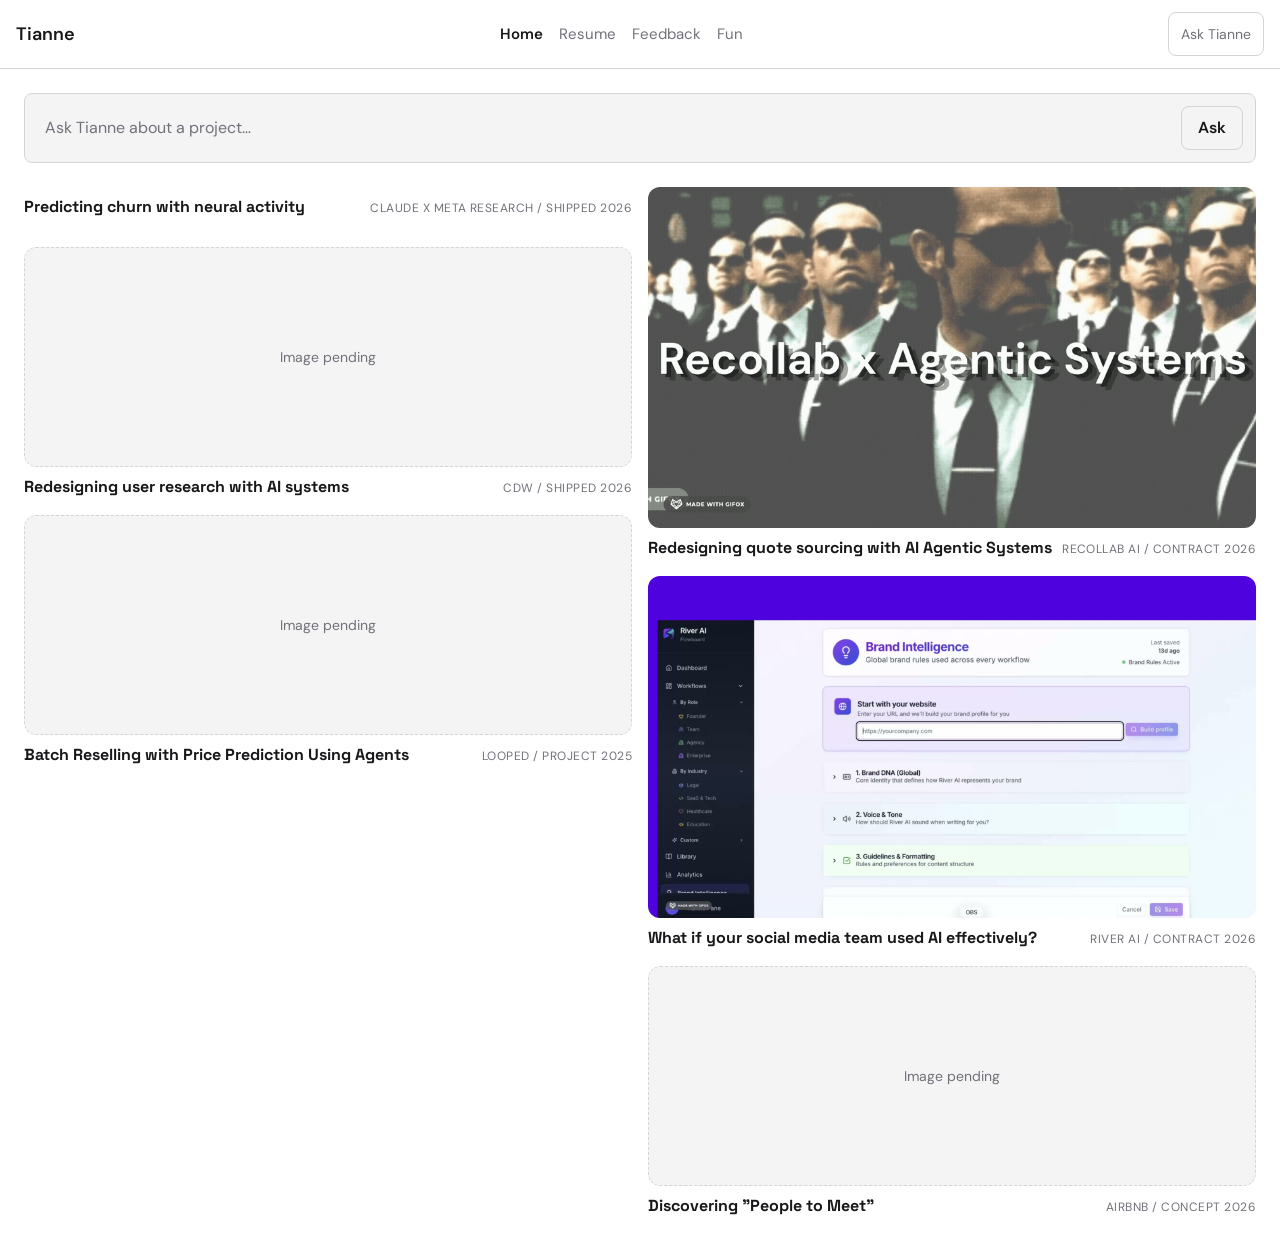
==== commit 5fb2eaa4: "Homepage: curated six-card layout in two guaranteed columns Replaces the CSS-multi-column masonry (w" ====
--- a/index.html
+++ b/index.html
@@ -39,7 +39,11 @@
       </div>
 
       <section class="bento-grid" data-grid aria-label="Projects">
-        <!-- Cards rendered by js/home.js from data/projects.json -->
+        <p class="bento-empty" data-grid-empty hidden></p>
+        <!-- Cards rendered by js/home.js into the two columns below, from
+             data/projects.json filtered to js/home.js's HOME_COLUMNS. -->
+        <div class="bento-grid-column" data-grid-column="left"></div>
+        <div class="bento-grid-column" data-grid-column="right"></div>
       </section>
     </div>
   </main>
--- a/css/tokens.css
+++ b/css/tokens.css
@@ -1,11 +1,12 @@
 /*
   css/tokens.css — design tokens.
 
-  STATUS: typeface is confirmed (Space Grotesk / DM Sans / Geist Pixel, see
-  the font tokens below and docs/superpowers/specs/2026-09-10-typography-system-design.md).
-  Palette is still pending — colors below remain neutral/grayscale
-  placeholder styling only. Nothing outside this file should hardcode a
-  color or font (§12).
+  STATUS: typeface + accent confirmed (Space Grotesk / DM Sans / Geist
+  Pixel; Oxblood accent — see the font/color tokens below and
+  docs/superpowers/specs/2026-09-10-typography-system-design.md).
+  Background is still pending — colors below remain neutral/grayscale
+  placeholder styling only there. Nothing outside this file should
+  hardcode a color or font (§12).
 
   Named breakpoints mirror CLAUDE.md §9. CSS custom properties can't be read
   inside @media conditions, so layout.css/components.css repeat these as
@@ -41,13 +42,11 @@
   --color-border: #d4d4d8;
   --color-text: #18181b;
   --color-text-muted: #71717a;
-  /* Dark overlay for text legibility over a background image/gif (e.g. a
-     bento card thumbnail) — grayscale (black + alpha), not a new hue. */
-  --scrim: rgba(0, 0, 0, 0.65);
-
   /* Accent (confirmed 2026-09-10, CLAUDE.md §12) — the first real accent
-     color in this codebase. Oxblood. Used sparingly: the homepage grid's
-     "View case study" pill only, not a card background or large surface. */
+     color in this codebase. Oxblood. Not currently rendered anywhere (its
+     one usage, the homepage grid's case-study pill, was removed the same
+     day per a design change) — reserved for tiny moments only, never a
+     card background or large surface. */
   --color-accent: #92140C;
   --color-accent-text: #ffffff;
 
@@ -58,7 +57,8 @@
      UI chrome. Label: Geist Pixel, weight 400 (its only weight) —
      short all-caps eyebrows/metadata labels only, never a value or a
      sentence. Loaded via Google Fonts in every page's <head> — see any
-     page for the exact <link> tags. Palette (color) is still pending. */
+     page for the exact <link> tags. Background color is still pending,
+     see the STATUS comment at the top of this file. */
   --font-headline: "Space Grotesk", Georgia, serif;
   --font-body: "DM Sans", -apple-system, BlinkMacSystemFont, "Segoe UI", Roboto, Helvetica, Arial, sans-serif;
   --font-label: "Geist Pixel", var(--font-body);
--- a/css/components.css
+++ b/css/components.css
@@ -241,32 +241,40 @@
   }
 }
 
-/* --- Homepage project grid — two-column, independent-height masonry
-   (CSS multi-column, no JS library), full list by default or just the
-   current query's matches (js/home.js, CLAUDE.md §5/§6). One grid, two
-   states — never a separate results panel. Single column below --bp-sm
-   (480px), matching the bento grid's own original first breakpoint
-   step (§9/§11). --- */
+/* --- Homepage project grid — two explicit, independent columns
+   (js/home.js's HOME_COLUMNS assigns each card to left/right and an
+   order within it — not CSS multi-column auto-distribution, which
+   can't guarantee a specific card lands in a specific column once
+   heights vary). Full curated list by default, or just the current
+   query's matches within that same set (js/home.js, CLAUDE.md §5/§6).
+   One grid, two states — never a separate results panel. Columns
+   stack to one below --bp-sm (480px), matching the site's named-
+   breakpoint convention (§9/§11). --- */
 .bento-grid {
-  column-count: 1;
-  column-gap: var(--space-4);
+  display: flex;
+  flex-direction: column;
+  gap: var(--space-4);
 }
 
 @media (min-width: 480px) {
   .bento-grid {
-    column-count: 2;
-  }
+    flex-direction: row;
+    align-items: flex-start;
+  }
+}
+
+.bento-grid-column {
+  display: flex;
+  flex-direction: column;
+  gap: var(--space-4);
+  flex: 1;
+  min-width: 0;
 }
 
 .bento-empty {
   padding: var(--space-6);
   text-align: center;
   color: var(--color-text-muted);
-}
-
-.bento-card {
-  break-inside: avoid;
-  margin-bottom: var(--space-4);
 }
 
 .bento-card-link {
@@ -307,6 +315,7 @@
    caption spacing below. */
 .bento-card-thumb-placeholder {
   margin-bottom: 0;
+  border-radius: var(--radius-lg);
 }
 
 .bento-card-caption {
@@ -331,7 +340,6 @@
   text-transform: uppercase;
   letter-spacing: 0.04em;
   color: var(--color-text-muted);
-  white-space: nowrap;
 }
 
 .bento-card-hint {
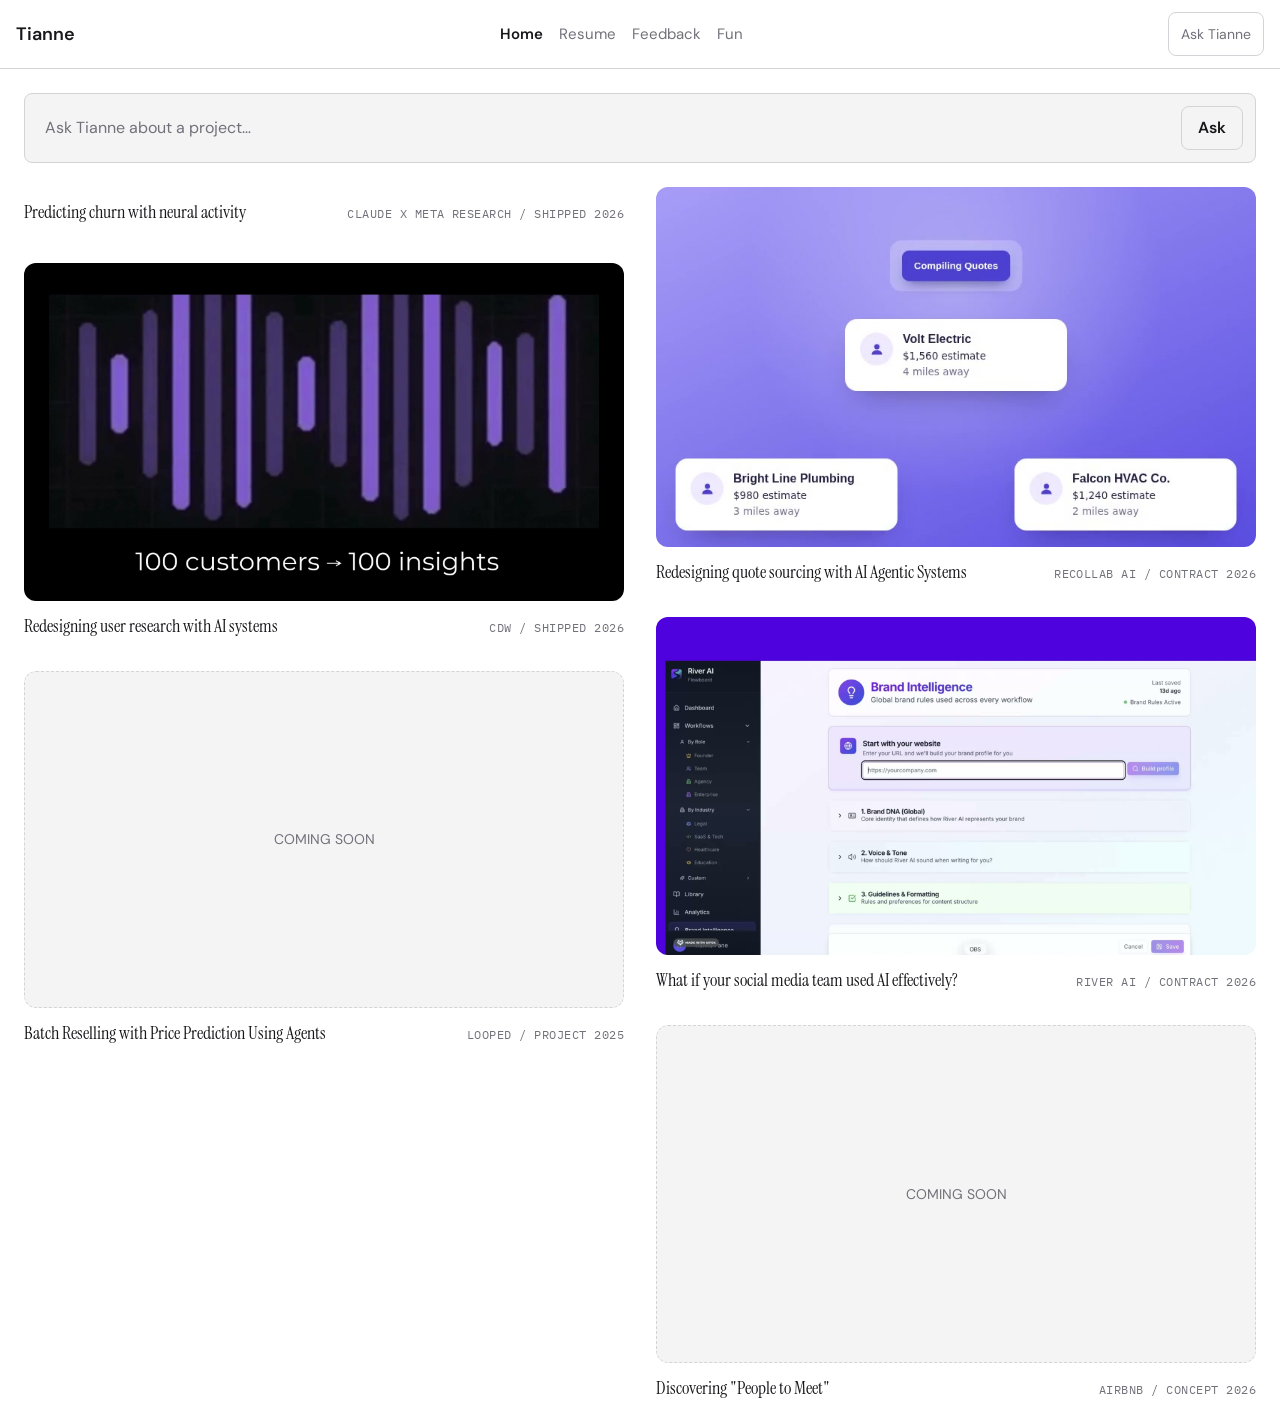
==== commit 6d3cb47b: "Homepage + case studies: Instrument Serif / Public Sans / IBM Plex Mono New page-scoped type system " ====
--- a/index.html
+++ b/index.html
@@ -8,10 +8,15 @@
   <link rel="stylesheet" href="/css/tokens.css" />
   <link rel="stylesheet" href="/css/layout.css" />
   <link rel="stylesheet" href="/css/components.css" />
+  <link rel="stylesheet" href="/css/typography-v2.css" />
   <link rel="preconnect" href="https://fonts.googleapis.com" />
   <link rel="preconnect" href="https://fonts.gstatic.com" crossorigin />
   <link
     href="https://fonts.googleapis.com/css2?family=DM+Sans:wght@400;500;600;700&family=Geist+Pixel&family=Space+Grotesk:wght@700&display=swap"
+    rel="stylesheet"
+  />
+  <link
+    href="https://fonts.googleapis.com/css2?family=Instrument+Serif:ital@0;1&family=Public+Sans:wght@400;500;600&family=IBM+Plex+Mono:wght@500&display=swap"
     rel="stylesheet"
   />
 </head>
--- a/css/tokens.css
+++ b/css/tokens.css
@@ -43,10 +43,10 @@
   --color-text: #18181b;
   --color-text-muted: #71717a;
   /* Accent (confirmed 2026-09-10, CLAUDE.md §12) — the first real accent
-     color in this codebase. Oxblood. Not currently rendered anywhere (its
-     one usage, the homepage grid's case-study pill, was removed the same
-     day per a design change) — reserved for tiny moments only, never a
-     card background or large surface. */
+     color in this codebase. Oxblood. In use as of the CDW case study
+     (research-aggregator.html): the workflow-compare before/after arrow
+     and the "New Workflow" caption — reserved for tiny moments only,
+     never a card background or large surface. */
   --color-accent: #92140C;
   --color-accent-text: #ffffff;
 
@@ -68,4 +68,21 @@
      window). Tokenized so CLAUDE.md §14's "no font values outside
      tokens.css" holds even for this exception. */
   --font-mono: ui-monospace, "SF Mono", Menlo, Consolas, monospace;
+
+  /* Page-scoped alternate type system (2026-09-11) — Instrument Serif /
+     Public Sans / IBM Plex Mono, applied only on the homepage and case
+     study pages via css/typography-v2.css (NOT the site-wide default
+     above, which stays Space Grotesk/DM Sans/Geist Pixel everywhere
+     else — resume/feedback/fun/nav are explicitly out of scope). This
+     is the same trio Intelkin used to run as its own one-off
+     exception before that was retired into the site-wide system on
+     2026-09-10 — Intelkin does NOT currently carry these fonts (that
+     exception was fully deleted, not just disabled), so it gets this
+     scoped system applied like every other case study now, not
+     skipped as "already matching." Instrument Serif ships only weight
+     400 — no bold — see the font-weight overrides in
+     typography-v2.css for where that matters. */
+  --font-headline-serif: "Instrument Serif", Georgia, "Times New Roman", serif;
+  --font-body-sans: "Public Sans", -apple-system, "Segoe UI", sans-serif;
+  --font-label-mono: "IBM Plex Mono", ui-monospace, "SFMono-Regular", monospace;
 }
--- a/css/layout.css
+++ b/css/layout.css
@@ -22,6 +22,9 @@
   font-family: var(--font-body);
   color: var(--color-text);
   background: var(--color-bg);
+  /* Reserves room for the fixed-position .site-nav below, which is
+     removed from normal document flow. */
+  padding-top: var(--site-nav-height);
 }
 
 h1 {
@@ -31,7 +34,22 @@
   line-height: 1.05;
 }
 
-/* --- Shared nav shell (markup injected by js/shared-ui.js) --- */
+/* --- Shared nav shell (markup injected by js/shared-ui.js, so this
+   applies on every page that mounts #shared-nav — home + every case
+   study — with one rule). Pinned to the top of the viewport so it stays
+   reachable while scrolling, on every page; an opaque background keeps
+   content from showing through underneath it; z-index sits above
+   ordinary content and the sidenav (both default stacking) but below
+   .tianne-panel (z-index: 30, components.css) so the Ask Tianne panel
+   still opens on top of the nav, not under it.
+
+   position: fixed rather than sticky — the nav's containing block is
+   the full-height page, so the two are visually identical here (fixed
+   just always pins; sticky would pin from the same spot with nothing
+   to ever release it), and fixed measured as reliable in testing where
+   sticky did not consistently composite correctly. Since fixed removes
+   the nav from normal flow, `body`'s padding-top below reserves its
+   height so page content doesn't render underneath it. */
 .site-nav {
   display: flex;
   align-items: center;
@@ -39,6 +57,19 @@
   gap: var(--space-4);
   padding: var(--space-3) var(--space-4);
   border-bottom: 1px solid var(--color-border);
+  position: fixed;
+  top: 0;
+  left: 0;
+  right: 0;
+  z-index: 25;
+  background: var(--color-bg);
+}
+
+/* Keep in sync with the nav's real rendered height — used both to
+   reserve room for the now-fixed nav (body's padding-top, below) and
+   so the case-study sidenav's sticky offset clears it. */
+:root {
+  --site-nav-height: 69px;
 }
 
 .site-nav-list {
@@ -119,6 +150,15 @@
   gap: var(--space-4);
 }
 
+/* Real photos, varying source dimensions — cropped to a consistent
+   card shape rather than leaving a ragged grid of mismatched sizes. */
+.fun-gallery img {
+  width: 100%;
+  aspect-ratio: 3 / 4;
+  object-fit: cover;
+  border-radius: var(--radius-lg);
+}
+
 @media (min-width: 480px) {
   .fun-gallery {
     grid-template-columns: repeat(2, 1fr);
@@ -138,6 +178,162 @@
   margin-inline: auto;
 }
 
+/* --- Case-study sidebar nav — sticky, scroll-spy list of section
+   links, built at runtime by js/case-study-nav.js from that page's own
+   headings (docs/superpowers/specs/2026-09-11-case-study-sidenav-spacing-design.md).
+   Below --bp-md (768px, same breakpoint the Intelkin column layout
+   already uses) the script builds a <details> accordion instead of a
+   bare list — this styles both shapes. --- */
+.case-study-page {
+  display: block;
+  margin-bottom: var(--space-6);
+}
+
+.case-study-sidenav {
+  margin-bottom: var(--space-5);
+}
+
+.case-study-sidenav details {
+  border: 1px solid var(--color-border);
+  border-radius: var(--radius);
+  padding: var(--space-3) var(--space-4);
+}
+
+.case-study-sidenav summary {
+  cursor: pointer;
+  font-family: var(--font-body);
+  font-weight: 600;
+  color: var(--color-text);
+}
+
+.case-study-sidenav details .case-study-sidenav-list {
+  margin-top: var(--space-3);
+  display: flex;
+  flex-direction: column;
+  gap: var(--space-2);
+}
+
+/* Link styling applies identically whether the ancestor is <details>
+   (mobile) or the bare hook div (desktop, below) — only the container
+   layout differs by breakpoint, not the active/muted color treatment.
+   padding: var(--space-2) (was --space-3) — a page with a long section
+   list (Intelkin's 11 vs. e.g. Recollab's 5) was tall enough to trip
+   the sticky sidenav's max-height/overflow-y on a shorter browser
+   window, clipping a section link mid-line under a bare scrollbar.
+   Tighter padding keeps an 11-item list fitting without scrolling on
+   realistic window heights, so every case study's sidenav reads the
+   same regardless of how many sections it has. */
+.case-study-sidenav a {
+  display: block;
+  font-family: var(--font-body);
+  font-size: 0.9375rem;
+  color: var(--color-text-muted);
+  padding: var(--space-2) 0;
+}
+
+.case-study-sidenav a.is-active {
+  color: var(--color-text);
+  font-weight: 600;
+}
+
+/* Sits above the section list (js/case-study-nav.js prepends it), set
+   off with its own bottom border + margin rather than reading as just
+   another entry in that list. */
+.case-study-sidenav-back {
+  display: block;
+  margin-bottom: var(--space-3);
+  padding-bottom: var(--space-3);
+  border-bottom: 1px solid var(--color-border);
+}
+
+.case-study-sidenav:empty {
+  display: none;
+}
+
+@media (min-width: 768px) {
+  /* Widened from 960px, and switched from a large auto-centered gutter
+     to a modest fixed side padding: at typical desktop widths (up to
+     1440px) the container now fills the viewport minus that fixed
+     padding, so the sidenav sits close to the real left edge instead
+     of a big empty margin pushing it toward the middle. Beyond 1440px
+     (very wide monitors), margin-inline: auto still centers the capped
+     box, but the two gutters stay a normal, comparable size on both
+     sides rather than ballooning around a narrow 960px column. */
+  .case-study-page {
+    display: flex;
+    align-items: flex-start;
+    /* More room between the sidenav and the body text than the
+       container's own side inset (below) — the two were previously
+       tied to the same value. */
+    gap: var(--space-7);
+    /* No max-width/margin-inline:auto here on purpose (removed) — that
+       combination re-centers the whole row on any screen wider than
+       the cap (very common at 1920px+), which silently undid the
+       smaller left inset below the moment a viewer's monitor exceeded
+       1440px. .case-study (the content column) already caps its own
+       width at 880px independently, so nothing needs this container
+       to do it too — dropping it means the sidenav sits at a fixed
+       distance from the real left edge on any screen size, not just
+       up to 1440px. */
+    padding-left: var(--space-4);
+    padding-right: var(--space-6);
+  }
+
+  .case-study-sidenav {
+    margin-bottom: 0;
+    position: sticky;
+    /* Clears the fixed site-nav's real height (--site-nav-height,
+       above) plus a gap, so the sidenav starts right below the nav
+       instead of sitting underneath it. */
+    top: calc(var(--site-nav-height) + var(--space-5));
+    flex: 0 0 180px;
+    max-height: calc(100vh - var(--site-nav-height) - var(--space-5) - var(--space-6));
+    overflow-y: auto;
+    /* Fallback for a section list still too tall for a very short
+       window even after the tighter link padding above — a themed
+       thin scrollbar instead of the bare default one. */
+    scrollbar-width: thin;
+    scrollbar-color: var(--color-border) transparent;
+  }
+
+  .case-study-sidenav::-webkit-scrollbar {
+    width: 6px;
+  }
+
+  .case-study-sidenav::-webkit-scrollbar-thumb {
+    background: var(--color-border);
+    border-radius: var(--radius);
+  }
+
+  .case-study-sidenav > .case-study-sidenav-list {
+    display: flex;
+    flex-direction: column;
+    /* Tighter than the mobile accordion's list (var(--space-2)) —
+       more headroom before a long section list needs the max-height
+       scroll fallback above. Mobile's <details> version isn't
+       height-constrained the same way, so it keeps the roomier gap. */
+    gap: var(--space-1);
+  }
+
+  .case-study {
+    /* Centers the 880px-capped text column within its own leftover
+       flex space (margin-inline: auto works for a flex item's free
+       space, same technique as a block element) — without this, the
+       column hugs flush against the sidenav with all the unused
+       width left as empty space on the far right, reading as
+       lopsided/pinned-left rather than balanced, especially on a
+       wide screen where the sidenav itself sits near the true left
+       edge (previous pass) rather than the whole row being centered.
+       Widened from the mobile-first 720px (still set as the base rule
+       above) so the body text actually uses the extra room this
+       breakpoint frees up, instead of leaving it as unused gutter. */
+    max-width: 880px;
+    flex: 1;
+    margin-inline: auto;
+    padding-inline: 0;
+  }
+}
+
 .case-study-header {
   margin-bottom: var(--space-5);
 }
@@ -152,11 +348,11 @@
 }
 
 .case-study-section {
-  margin-bottom: var(--space-6);
+  margin-bottom: var(--space-7);
 }
 
 .case-study-section h2 {
-  margin-bottom: var(--space-3);
+  margin-bottom: var(--space-4);
   font-size: clamp(2.25rem, 1.5rem + 4vw, 3.25rem);
   line-height: 1.05;
   font-family: var(--font-headline);
@@ -166,6 +362,24 @@
 .case-study-section p,
 .case-study-section li {
   color: var(--color-text-muted);
+}
+
+/* Was inheriting body's line-height: 1.5 and reset.css's `* { margin: 0 }`
+   with no override — paragraphs had no breathing room and consecutive
+   <p> siblings within one section sat flush against each other.
+   Direct-child combinator (>) is deliberate: .case-study-section also
+   contains <p> tags several levels deep inside other components
+   (case-study-stat, workflow-compare-caption, insight-map-quote, …) —
+   those already have their own sizing and must not inherit prose
+   spacing/line-height too. Only the hand-written body paragraphs are
+   direct children of the section. */
+.case-study-section > p {
+  line-height: 1.7;
+  margin-bottom: var(--space-4);
+}
+
+.case-study-section > p:last-child {
+  margin-bottom: 0;
 }
 
 .case-study-back {
@@ -188,29 +402,33 @@
   letter-spacing: 0.04em;
 }
 
-/* Hero image/gif — shows the animated version by default, swaps to a
-   static poster frame under prefers-reduced-motion (Quality Floor, §11). */
+/* Hero image/gif/video — shows the animated version by default, swaps to a
+   static poster frame under prefers-reduced-motion (Quality Floor, §11).
+   The motion element is an <img> (gif) or a <video> (autoplay/loop/muted)
+   depending on the asset; the poster is always a plain <img>. */
 .case-study-hero {
-  margin-bottom: var(--space-5);
+  margin-bottom: var(--space-6);
   border: 1px solid var(--color-border);
   border-radius: var(--radius);
   overflow: hidden;
 }
 
-.case-study-hero img {
+.case-study-hero img,
+.case-study-hero video {
   display: block;
   width: 100%;
   height: auto;
 }
 
-/* Ties .case-study-hero img's specificity (class+element) so this actually
-   wins instead of losing the cascade to the rule above. */
+/* Ties .case-study-hero img/video's specificity (class+element) so this
+   actually wins instead of losing the cascade to the rule above. */
 img.case-study-hero-static {
   display: none;
 }
 
 @media (prefers-reduced-motion: reduce) {
-  img.case-study-hero-motion {
+  img.case-study-hero-motion,
+  video.case-study-hero-motion {
     display: none;
   }
 
@@ -254,7 +472,7 @@
   display: grid;
   grid-template-columns: 1fr;
   gap: var(--space-3);
-  margin-bottom: var(--space-6);
+  margin-bottom: var(--space-7);
   padding: var(--space-4);
   border: 1px solid var(--color-border);
   border-radius: var(--radius);
@@ -278,14 +496,37 @@
   color: var(--color-text);
 }
 
-/* Generous variant for the hero role/timeline/team/skills/tech-stack
-   block specifically — bigger padding, bigger radius, roomier gaps. The
-   "How It Works" tech mini-table further down the page reuses the base
-   .case-study-meta above unchanged. */
+/* Hero role/timeline/team/skills/[tech-stack] row, directly under the
+   hero thumbnail — no card, no border, no background: the fields sit
+   straight on the page. A plain 4-column grid on desktop (a 5th field
+   wraps to a second row of the same grid automatically — 5 items in a
+   4-column grid just do that, no extra rule needed), one column
+   stacked on mobile. Explicitly un-sets every card property the base
+   .case-study-meta above sets, since --hero is layered on top of it
+   in markup (class="case-study-meta case-study-meta--hero") — the
+   base class stays a bordered card unchanged for its other reuses
+   (workflow-compare panels, the "How It Works" tech mini-table). */
 .case-study-meta.case-study-meta--hero {
-  gap: var(--space-4);
-  padding: var(--space-6);
-  border-radius: var(--radius-lg);
+  gap: var(--space-5) var(--space-4);
+  padding: 0;
+  border: none;
+  border-radius: 0;
+  margin-bottom: var(--space-6);
+}
+
+@media (min-width: 768px) {
+  .case-study-meta.case-study-meta--hero {
+    grid-template-columns: repeat(4, 1fr);
+  }
+}
+
+/* Multi-value fields (Skills, a multi-part Team) stack as separate
+   lines in their own column rather than running together with commas —
+   values are unchanged, only the separator (comma -> line break). */
+.case-study-meta--hero dd.case-study-meta-list {
+  display: flex;
+  flex-direction: column;
+  gap: var(--space-1);
 }
 
 .friction-point {
@@ -402,41 +643,170 @@
   margin-top: var(--space-1);
 }
 
-/* --- Grouped visual — two related images (e.g. a before/after pair)
-   under one shared micro-label, side by side on desktop, stacked on
-   mobile. A shared case-study component, same reasoning as the columns
-   above. --- */
-.case-study-visual-group {
-  margin: 0 0 var(--space-5);
-}
-
-.case-study-visual-group-label {
+/* --- Before/after workflow comparison (CDW's old vs. new research-
+   synthesis workflow). A single flat panel — thin border, no shadow,
+   no nested card — was previously an outer bordered .workflow-compare
+   wrapping two more-bordered .case-study-meta panels inside it (two
+   cards inside a card), and repeated the numbers already shown in the
+   stat row above (Synthesis Time, Time to Share) with nothing added.
+   Kept only the one metric that carries real extra detail beyond the
+   stat row (Tools: the actual tool list, not just a count) — a metric
+   with nothing to add beyond its headline number doesn't get a row
+   here at all. .workflow-compare-grid is one 3-column grid (row label,
+   old value, new value) shared by the header row and every data row,
+   so "Old Workflow"/"New Workflow" print once as column headers and a
+   row label like "Tools" prints once, not once per column. The accent
+   color marks only the "New Workflow" header text — no background
+   tint behind the column. --- */
+.workflow-compare {
+  margin: 0 0 var(--space-7);
+  padding: var(--space-5) var(--space-4) var(--space-4);
+  border: 1px solid var(--color-border);
+  border-radius: var(--radius-lg);
+}
+
+.workflow-compare-label {
+  margin-bottom: var(--space-4);
   color: var(--color-text-muted);
   font-size: 0.75rem;
   text-transform: uppercase;
   letter-spacing: 0.04em;
-  margin-bottom: var(--space-3);
   font-family: var(--font-label);
 }
 
-.case-study-visual-group-items {
+.workflow-compare-grid {
   display: grid;
-  grid-template-columns: 1fr;
-  gap: var(--space-4);
+  grid-template-columns: auto 1fr 1fr;
+  column-gap: var(--space-4);
+  row-gap: var(--space-2);
+  align-items: baseline;
+}
+
+.workflow-compare-row-label {
+  font-size: 0.75rem;
+  text-transform: uppercase;
+  letter-spacing: 0.04em;
+  color: var(--color-text-muted);
+  font-family: var(--font-label);
+}
+
+.workflow-compare-value {
+  color: var(--color-text);
+}
+
+/* The "New Workflow" column (3rd grid column, every row) — a plain
+   vertical rule between old and new, not a second bordered box. */
+.workflow-compare-grid > :nth-child(3n) {
+  padding-left: var(--space-4);
+  border-left: 1px solid var(--color-border);
+}
+
+.workflow-compare-caption {
+  margin: 0;
+  text-align: center;
+  font-size: 0.75rem;
+  text-transform: uppercase;
+  letter-spacing: 0.04em;
+  color: var(--color-text-muted);
+  font-family: var(--font-label);
+}
+
+.workflow-compare-caption.workflow-compare-caption--accent {
+  color: var(--color-accent);
 }
 
 @media (min-width: 768px) {
-  .case-study-visual-group-items {
-    grid-template-columns: repeat(2, 1fr);
-  }
-}
-
-.case-study-visual-group-items img {
-  display: block;
+  .workflow-compare-panels {
+    grid-template-columns: 1fr auto 1fr;
+  }
+
+  .workflow-compare-arrow {
+    transform: none;
+  }
+}
+
+/* --- Insight-map mockup — a non-functional search UI (search bar,
+   filter chips, result cards) shown inside .laptop-frame below. Built
+   for CDW's "100% searchable" claim; static content only, no JS. --- */
+.insight-map {
+  padding: var(--space-4);
+  background: var(--color-bg);
+}
+
+.insight-map-search input {
   width: 100%;
-  height: auto;
+  padding: var(--space-2) var(--space-3);
+  border: 1px solid var(--color-border);
   border-radius: var(--radius);
+  background: var(--color-surface);
+  font-family: var(--font-body);
+  font-size: 0.875rem;
+  color: var(--color-text-muted);
+}
+
+.insight-map-chips {
+  display: flex;
+  flex-wrap: wrap;
+  gap: var(--space-2);
+  margin-top: var(--space-3);
+}
+
+.insight-map-chip {
+  padding: var(--space-1) var(--space-3);
   border: 1px solid var(--color-border);
+  border-radius: 999px;
+  font-family: var(--font-label);
+  font-size: 0.6875rem;
+  text-transform: uppercase;
+  letter-spacing: 0.04em;
+  color: var(--color-text-muted);
+}
+
+.insight-map-results {
+  display: flex;
+  flex-direction: column;
+  gap: var(--space-3);
+  margin-top: var(--space-4);
+}
+
+.insight-map-card {
+  padding: var(--space-3);
+  border: 1px solid var(--color-border);
+  border-radius: var(--radius);
+}
+
+.insight-map-card .insight-map-theme {
+  margin: 0 0 var(--space-1);
+  font-family: var(--font-label);
+  font-size: 0.6875rem;
+  text-transform: uppercase;
+  letter-spacing: 0.04em;
+  color: var(--color-text-muted);
+}
+
+.insight-map-card .insight-map-quote {
+  margin: 0;
+  color: var(--color-text);
+  font-size: 0.9375rem;
+}
+
+.insight-map-card .insight-map-participants {
+  margin: var(--space-1) 0 0;
+  font-size: 0.8125rem;
+  color: var(--color-text-muted);
+}
+
+.insight-map-flag {
+  display: inline-block;
+  margin-top: var(--space-2);
+  padding: var(--space-1) var(--space-2);
+  border-radius: var(--radius);
+  background: var(--color-text);
+  color: var(--color-bg);
+  font-family: var(--font-label);
+  font-size: 0.6875rem;
+  text-transform: uppercase;
+  letter-spacing: 0.04em;
 }
 
 /* Real image + caption — once a real asset replaces a media-placeholder
@@ -727,6 +1097,17 @@
   margin-bottom: var(--space-5);
 }
 
+/* Louder variant — a project with nothing built yet to preview, rather
+   than an image simply not sourced yet. Same slot, bigger statement. */
+.media-placeholder--coming-soon {
+  font-family: var(--font-headline);
+  font-size: clamp(1.5rem, 1.1rem + 2vw, 2.5rem);
+  font-weight: 700;
+  text-transform: uppercase;
+  color: var(--color-text);
+  letter-spacing: 0.02em;
+}
+
 @media (min-width: 768px) {
   .home-layout {
     padding: var(--space-5);
--- a/css/components.css
+++ b/css/components.css
@@ -253,7 +253,7 @@
 .bento-grid {
   display: flex;
   flex-direction: column;
-  gap: var(--space-4);
+  gap: var(--space-6);
 }
 
 @media (min-width: 480px) {
@@ -266,7 +266,7 @@
 .bento-grid-column {
   display: flex;
   flex-direction: column;
-  gap: var(--space-4);
+  gap: var(--space-6);
   flex: 1;
   min-width: 0;
 }
@@ -310,12 +310,16 @@
 }
 
 /* Reuses .media-placeholder (layout.css) for projects with no real
-   thumbnail yet — this modifier only removes its standalone margin,
-   which doesn't apply inside a thumb slot that already has its own
-   caption spacing below. */
+   thumbnail yet — this modifier removes its standalone margin (doesn't
+   apply inside a thumb slot with its own caption spacing below) and
+   swaps its fixed 220px min-height for a 16:9 aspect-ratio, so a
+   placeholder card matches the ~16:9 real image/video thumbnails next
+   to it in the grid instead of rendering visibly shorter. */
 .bento-card-thumb-placeholder {
   margin-bottom: 0;
   border-radius: var(--radius-lg);
+  min-height: 0;
+  aspect-ratio: 16 / 9;
 }
 
 .bento-card-caption {
@@ -324,7 +328,7 @@
   justify-content: space-between;
   align-items: baseline;
   gap: var(--space-2);
-  padding-top: var(--space-2);
+  padding-top: var(--space-3);
 }
 
 .bento-card-tagline {
@@ -371,7 +375,9 @@
 .chat-toggle:focus-visible,
 .tianne-panel-close:focus-visible,
 .tianne-panel-links a:focus-visible,
-.case-study-section a:focus-visible {
+.case-study-section a:focus-visible,
+.case-study-sidenav a:focus-visible,
+.case-study-sidenav summary:focus-visible {
   outline: 2px solid var(--color-text);
   outline-offset: 2px;
 }
--- a/css/typography-v2.css
+++ b/css/typography-v2.css
@@ -0,0 +1,79 @@
+/*
+  css/typography-v2.css — page-scoped alternate type system (Instrument
+  Serif / Public Sans / IBM Plex Mono), homepage + case studies only.
+
+  DISCLOSURE: this is a deliberate exception to the site-wide type
+  system confirmed 2026-09-10 (Space Grotesk / DM Sans / Geist Pixel,
+  still the default everywhere else — CLAUDE.md §12). It does not
+  change that default or its "confirmed" status; it layers a second,
+  scoped system on top of it for a specific set of pages. See
+  --font-headline-serif/--font-body-sans/--font-label-mono in
+  tokens.css for the actual font-family values.
+
+  Scoping technique: .home-layout and .case-study-page are the exact
+  "page content minus shared nav" wrapper each affected page already
+  has (the shared nav lives in a sibling #shared-nav div, so it's
+  never a descendant of either selector). Redefining
+  --font-headline/--font-body/--font-label *within* that scope means
+  every existing rule across the codebase that already reads
+  var(--font-headline) etc. automatically resolves to the new fonts
+  for anything inside these wrappers, and the original values outside
+  them — nothing to duplicate or re-target selector by selector, and
+  no dead old-font CSS left behind.
+
+  Nav decision (flagged per the request rather than guessed silently):
+  kept the shared nav on the site-wide default everywhere, rather than
+  switching it on these pages only. It's the one element a visitor
+  sees continuously while moving between an updated page and a
+  not-yet-updated one (Resume/Feedback/Fun are explicitly out of
+  scope) — having it change fonts on navigation would read as broken,
+  not as a considered per-page choice.
+
+  Font-weight: Instrument Serif ships only weight 400 (no bold) —
+  every selector below that previously paired --font-headline with
+  font-weight: 700 gets an explicit 400 override in this scope, or
+  the browser would synthesize a fake bold.
+
+  Font-size: Instrument Serif reads noticeably smaller than Space
+  Grotesk at the same declared size (lower x-height, no bold weight to
+  lean on for hierarchy), so headline sizes are bumped roughly 10-15%
+  here to keep the same visual weight — see the file's own comments
+  below for each specific before -> after value. Nothing else (layout,
+  spacing, copy) changes.
+*/
+
+.home-layout,
+.case-study-page {
+  --font-headline: var(--font-headline-serif);
+  --font-body: var(--font-body-sans);
+  --font-label: var(--font-label-mono);
+}
+
+/* h1 + case-study-section h2 (both share the same clamp today):
+   2.25rem/3.25rem -> 2.6rem/3.75rem (+~15%). */
+.home-layout h1,
+.case-study-page h1,
+.case-study-page .case-study-section h2 {
+  font-weight: 400;
+  font-size: clamp(2.6rem, 1.75rem + 4.5vw, 3.75rem);
+}
+
+/* case-study-section h3 (subbeat/column headings):
+   1.25rem/1.5rem -> 1.4rem/1.7rem (+~13%). */
+.case-study-page .case-study-section h3 {
+  font-weight: 400;
+  font-size: clamp(1.4rem, 1.2rem + 0.85vw, 1.7rem);
+}
+
+/* friction-point h3 (Key Friction Points cards): 1.125rem -> 1.25rem
+   (+~11%). */
+.case-study-page .friction-point h3 {
+  font-weight: 400;
+  font-size: 1.25rem;
+}
+
+/* Homepage project-card titles: 1rem -> 1.1rem (+10%). */
+.home-layout .bento-card-tagline {
+  font-weight: 400;
+  font-size: 1.1rem;
+}
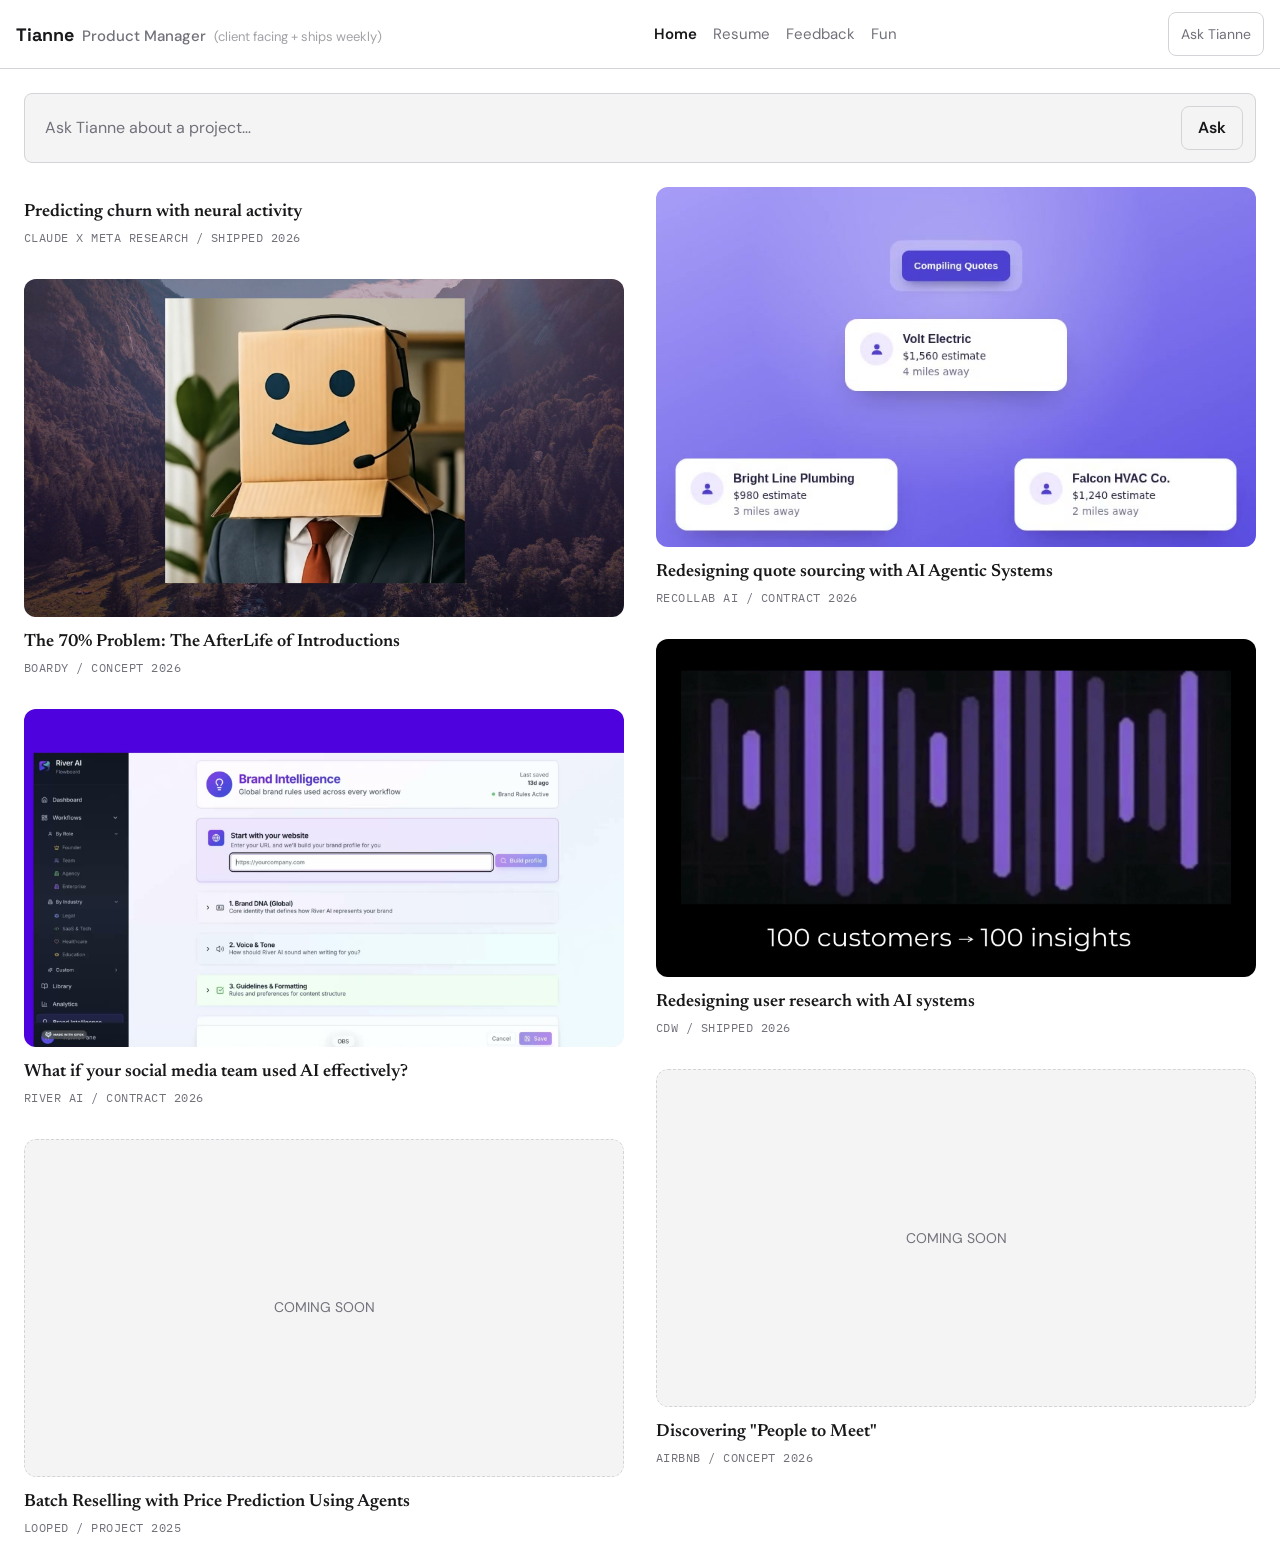
==== commit ee93cb80: "Site-wide Newsreader headline serif, Voice Memos audio player, Boardy edits - Swap headline serif fr" ====
--- a/index.html
+++ b/index.html
@@ -16,7 +16,7 @@
     rel="stylesheet"
   />
   <link
-    href="https://fonts.googleapis.com/css2?family=Instrument+Serif:ital@0;1&family=Public+Sans:wght@400;500;600&family=IBM+Plex+Mono:wght@500&display=swap"
+    href="https://fonts.googleapis.com/css2?family=Newsreader:opsz,wght@6..72,400..700&family=Public+Sans:wght@400;500;600&family=IBM+Plex+Mono:wght@500&display=swap"
     rel="stylesheet"
   />
 </head>
--- a/css/tokens.css
+++ b/css/tokens.css
@@ -69,7 +69,8 @@
      tokens.css" holds even for this exception. */
   --font-mono: ui-monospace, "SF Mono", Menlo, Consolas, monospace;
 
-  /* Page-scoped alternate type system (2026-09-11) — Instrument Serif /
+  /* Page-scoped alternate type system (2026-09-11) — Newsreader (headline
+     serif; replaced Instrument Serif site-wide on 2026-09-20) /
      Public Sans / IBM Plex Mono, applied only on the homepage and case
      study pages via css/typography-v2.css (NOT the site-wide default
      above, which stays Space Grotesk/DM Sans/Geist Pixel everywhere
@@ -79,10 +80,14 @@
      2026-09-10 — Intelkin does NOT currently carry these fonts (that
      exception was fully deleted, not just disabled), so it gets this
      scoped system applied like every other case study now, not
-     skipped as "already matching." Instrument Serif ships only weight
-     400 — no bold — see the font-weight overrides in
-     typography-v2.css for where that matters. */
-  --font-headline-serif: "Instrument Serif", Georgia, "Times New Roman", serif;
+     skipped as "already matching." Instrument Serif shipped only weight
+     400 (no bold), which is why typography-v2.css used to force 400 on
+     every headline; Newsreader has real weights, so those rules now read
+     --font-headline-serif-weight instead. */
+  --font-headline-serif: "Newsreader", Georgia, "Times New Roman", serif;
+  /* Newsreader is a variable font (weights 400-700). Headlines in the serif
+     system use 600: at 400 it reads thin next to the body copy. */
+  --font-headline-serif-weight: 600;
   --font-body-sans: "Public Sans", -apple-system, "Segoe UI", sans-serif;
   --font-label-mono: "IBM Plex Mono", ui-monospace, "SFMono-Regular", monospace;
 }
--- a/css/layout.css
+++ b/css/layout.css
@@ -369,7 +369,7 @@
    <p> siblings within one section sat flush against each other.
    Direct-child combinator (>) is deliberate: .case-study-section also
    contains <p> tags several levels deep inside other components
-   (case-study-stat, workflow-compare-caption, insight-map-quote, …) —
+   (case-study-stat, insight-map-quote, …) —
    those already have their own sizing and must not inherit prose
    spacing/line-height too. Only the hand-written body paragraphs are
    direct children of the section. */
@@ -503,9 +503,11 @@
    4-column grid just do that, no extra rule needed), one column
    stacked on mobile. Explicitly un-sets every card property the base
    .case-study-meta above sets, since --hero is layered on top of it
-   in markup (class="case-study-meta case-study-meta--hero") — the
-   base class stays a bordered card unchanged for its other reuses
-   (workflow-compare panels, the "How It Works" tech mini-table). */
+   in markup (class="case-study-meta case-study-meta--hero"). Every
+   current usage pairs the two together, but the base class's own
+   dt/dd typography rules stay separate/unoverridden on purpose, in
+   case a future non-hero use (a bordered dt/dd mini-table somewhere)
+   needs the base card treatment without this modifier. */
 .case-study-meta.case-study-meta--hero {
   gap: var(--space-5) var(--space-4);
   padding: 0;
@@ -643,118 +645,55 @@
   margin-top: var(--space-1);
 }
 
-/* --- Before/after workflow comparison (CDW's old vs. new research-
-   synthesis workflow). A single flat panel — thin border, no shadow,
-   no nested card — was previously an outer bordered .workflow-compare
-   wrapping two more-bordered .case-study-meta panels inside it (two
-   cards inside a card), and repeated the numbers already shown in the
-   stat row above (Synthesis Time, Time to Share) with nothing added.
-   Kept only the one metric that carries real extra detail beyond the
-   stat row (Tools: the actual tool list, not just a count) — a metric
-   with nothing to add beyond its headline number doesn't get a row
-   here at all. .workflow-compare-grid is one 3-column grid (row label,
-   old value, new value) shared by the header row and every data row,
-   so "Old Workflow"/"New Workflow" print once as column headers and a
-   row label like "Tools" prints once, not once per column. The accent
-   color marks only the "New Workflow" header text — no background
-   tint behind the column. --- */
-.workflow-compare {
-  margin: 0 0 var(--space-7);
-  padding: var(--space-5) var(--space-4) var(--space-4);
+/* Real image + caption — once a real asset replaces a media-placeholder
+   (e.g. the Intelkin research moodboard). */
+.case-study-figure {
+  margin: 0 0 var(--space-5);
+}
+
+.case-study-figure img {
+  display: block;
+  width: 100%;
+  height: auto;
+  border-radius: var(--radius);
   border: 1px solid var(--color-border);
-  border-radius: var(--radius-lg);
-}
-
-.workflow-compare-label {
-  margin-bottom: var(--space-4);
-  color: var(--color-text-muted);
-  font-size: 0.75rem;
-  text-transform: uppercase;
-  letter-spacing: 0.04em;
-  font-family: var(--font-label);
-}
-
-.workflow-compare-grid {
-  display: grid;
-  grid-template-columns: auto 1fr 1fr;
-  column-gap: var(--space-4);
-  row-gap: var(--space-2);
-  align-items: baseline;
-}
-
-.workflow-compare-row-label {
-  font-size: 0.75rem;
-  text-transform: uppercase;
-  letter-spacing: 0.04em;
-  color: var(--color-text-muted);
-  font-family: var(--font-label);
-}
-
-.workflow-compare-value {
-  color: var(--color-text);
-}
-
-/* The "New Workflow" column (3rd grid column, every row) — a plain
-   vertical rule between old and new, not a second bordered box. */
-.workflow-compare-grid > :nth-child(3n) {
-  padding-left: var(--space-4);
-  border-left: 1px solid var(--color-border);
-}
-
-.workflow-compare-caption {
-  margin: 0;
-  text-align: center;
-  font-size: 0.75rem;
-  text-transform: uppercase;
-  letter-spacing: 0.04em;
-  color: var(--color-text-muted);
-  font-family: var(--font-label);
-}
-
-.workflow-compare-caption.workflow-compare-caption--accent {
-  color: var(--color-accent);
-}
-
-@media (min-width: 768px) {
-  .workflow-compare-panels {
-    grid-template-columns: 1fr auto 1fr;
-  }
-
-  .workflow-compare-arrow {
-    transform: none;
-  }
-}
-
-/* --- Insight-map mockup — a non-functional search UI (search bar,
-   filter chips, result cards) shown inside .laptop-frame below. Built
-   for CDW's "100% searchable" claim; static content only, no JS. --- */
-.insight-map {
+}
+
+.case-study-figure figcaption {
+  margin-top: var(--space-2);
+  font-size: 0.8125rem;
+  color: var(--color-text-muted);
+}
+
+/* Theme Clustering visual (research-aggregator.html) — two real screenshots
+   (raw sticky notes going in, AI-grouped themes coming out) inside a small
+   bordered/surface container with a top micro-label, connected by a plain
+   gray arrow. No accent color here deliberately: CLAUDE.md §12 reserves
+   the accent for tiny moments, and this container is a new pattern, not a
+   reuse of an existing "labeled gray container" component (no such
+   component existed site-wide when this was built — closest neighbors are
+   .laptop-frame and .insight-map-card, whose surface/border/label styling
+   this borrows). Mobile-first: stacked with the arrow pointing down; side
+   by side with the arrow pointing right from --bp-md up. */
+.case-study-visual {
+  margin: 0 0 var(--space-5);
   padding: var(--space-4);
-  background: var(--color-bg);
-}
-
-.insight-map-search input {
-  width: 100%;
-  padding: var(--space-2) var(--space-3);
+  background: var(--color-surface);
   border: 1px solid var(--color-border);
   border-radius: var(--radius);
-  background: var(--color-surface);
-  font-family: var(--font-body);
-  font-size: 0.875rem;
-  color: var(--color-text-muted);
-}
-
-.insight-map-chips {
-  display: flex;
-  flex-wrap: wrap;
-  gap: var(--space-2);
-  margin-top: var(--space-3);
-}
-
-.insight-map-chip {
-  padding: var(--space-1) var(--space-3);
-  border: 1px solid var(--color-border);
-  border-radius: 999px;
+}
+
+/* Extra breathing room above a .case-study-visual that follows dense
+   content directly (e.g. the frequency/impact quadrant sitting right
+   under the Human Fallback Triggers grid) — not the default spacing,
+   since most .case-study-visual instances already get enough gap from
+   the preceding paragraph's own margin-bottom. */
+.case-study-visual--spaced {
+  margin-top: var(--space-6);
+}
+
+.case-study-visual-label {
+  margin: 0 0 var(--space-4);
   font-family: var(--font-label);
   font-size: 0.6875rem;
   text-transform: uppercase;
@@ -762,21 +701,29 @@
   color: var(--color-text-muted);
 }
 
-.insight-map-results {
+.case-study-visual-pair {
   display: flex;
   flex-direction: column;
+  align-items: center;
   gap: var(--space-3);
-  margin-top: var(--space-4);
-}
-
-.insight-map-card {
-  padding: var(--space-3);
+}
+
+.case-study-visual-item {
+  margin: 0;
+  width: 100%;
+}
+
+.case-study-visual-item img {
+  display: block;
+  width: 100%;
+  height: auto;
+  border-radius: var(--radius);
   border: 1px solid var(--color-border);
-  border-radius: var(--radius);
-}
-
-.insight-map-card .insight-map-theme {
-  margin: 0 0 var(--space-1);
+}
+
+.case-study-visual-item figcaption {
+  margin-top: var(--space-2);
+  text-align: center;
   font-family: var(--font-label);
   font-size: 0.6875rem;
   text-transform: uppercase;
@@ -784,49 +731,205 @@
   color: var(--color-text-muted);
 }
 
-.insight-map-card .insight-map-quote {
+.case-study-visual-arrow {
+  display: block;
+  font-size: 1.5rem;
+  line-height: 1;
+  color: var(--color-text-muted);
+  transform: rotate(90deg);
+}
+
+@media (min-width: 768px) {
+  .case-study-visual-pair {
+    flex-direction: row;
+  }
+
+  .case-study-visual-arrow {
+    transform: none;
+  }
+}
+
+/* "The Redesign" 3-step diagram (research-aggregator.html, Approach) —
+   sits inside .case-study-visual, reuses .case-study-visual-arrow as the
+   connector between steps. The middle step is the only AI-assisted one,
+   so it's the only one that gets --color-accent — everything else here
+   stays plain white/border, per the prompt's own "don't add any other
+   color" instruction. Note: the source prompt called for "accent
+   orange," but this site's confirmed accent (CLAUDE.md §12) is Oxblood
+   red, not orange — no orange exists anywhere in tokens.css, so this
+   uses the real --color-accent rather than inventing an undisclosed new
+   color. Mobile-first column stack; row at --bp-md, same breakpoint as
+   the Theme Clustering pair above. */
+.case-study-steps {
+  display: flex;
+  flex-direction: column;
+  align-items: stretch;
+  gap: var(--space-3);
+}
+
+.case-study-step {
+  flex: 1;
+  padding: var(--space-3);
+  background: var(--color-bg);
+  border: 1px solid var(--color-border);
+  border-radius: var(--radius);
+  text-align: center;
+}
+
+.case-study-step p {
   margin: 0;
-  color: var(--color-text);
-  font-size: 0.9375rem;
-}
-
-.insight-map-card .insight-map-participants {
-  margin: var(--space-1) 0 0;
-  font-size: 0.8125rem;
-  color: var(--color-text-muted);
-}
-
-.insight-map-flag {
-  display: inline-block;
-  margin-top: var(--space-2);
-  padding: var(--space-1) var(--space-2);
-  border-radius: var(--radius);
-  background: var(--color-text);
-  color: var(--color-bg);
   font-family: var(--font-label);
-  font-size: 0.6875rem;
+  font-size: 0.75rem;
   text-transform: uppercase;
   letter-spacing: 0.04em;
-}
-
-/* Real image + caption — once a real asset replaces a media-placeholder
-   (e.g. the Intelkin research moodboard). */
-.case-study-figure {
+  color: var(--color-text);
+}
+
+.case-study-step--accent {
+  background: var(--color-accent);
+  border-color: var(--color-accent);
+}
+
+.case-study-step--accent p {
+  color: var(--color-accent-text);
+}
+
+@media (min-width: 768px) {
+  .case-study-steps {
+    flex-direction: row;
+    align-items: center;
+  }
+}
+
+/* Frequency vs Impact quadrant (research-aggregator.html, Human Fallback
+   Triggers) — a qualitative scatter illustrating the "single mention,
+   high impact" trigger, not a precise data chart. Two thin gray axes
+   with CSS-triangle arrowheads; four small point-cards positioned by eye
+   via per-point --x/--y custom properties (percentages within the plot,
+   set inline since each point's position is one-off layout data, not a
+   reusable style). Sits inside .case-study-visual, same as the two
+   components above. Only the single flagged outlier (P7) gets the real
+   site accent, matching the "one AI/exception moment" restraint used in
+   the step diagram above — same "not actually orange" note applies. */
+.quadrant-plot {
+  position: relative;
+  width: 100%;
+  aspect-ratio: 16 / 9;
+  min-height: 340px;
+}
+
+.quadrant-axis {
+  position: absolute;
+  background: var(--color-text-muted);
+}
+
+.quadrant-axis--x {
+  left: 6%;
+  right: 10%;
+  bottom: 10%;
+  height: 1px;
+}
+
+.quadrant-axis--y {
+  left: 6%;
+  top: 18%;
+  bottom: 10%;
+  width: 1px;
+}
+
+.quadrant-arrow {
+  position: absolute;
+  width: 0;
+  height: 0;
+  border: 5px solid transparent;
+}
+
+.quadrant-arrow--x {
+  right: calc(10% - 9px);
+  bottom: calc(10% - 5px);
+  border-left-color: var(--color-text-muted);
+  border-right-width: 0;
+}
+
+.quadrant-arrow--y {
+  left: calc(6% - 5px);
+  top: calc(18% - 9px);
+  border-bottom-color: var(--color-text-muted);
+  border-top-width: 0;
+}
+
+.quadrant-label {
+  position: absolute;
+  font-family: var(--font-body);
+  font-size: 0.75rem;
+  color: var(--color-text-muted);
+}
+
+.quadrant-label--x {
+  right: 0;
+  bottom: calc(10% - 6px);
+}
+
+.quadrant-label--y {
+  left: 9%;
+  top: 8%;
+}
+
+.quadrant-point {
+  position: absolute;
+  left: var(--x);
+  top: var(--y);
+  max-width: 180px;
+  margin: 0;
+  padding: var(--space-3) var(--space-4);
+  transform: translate(-50%, -50%);
+  background: var(--color-bg);
+  border: 1px solid var(--color-border);
+  border-radius: var(--radius);
+  font-family: var(--font-label);
+  font-size: 0.8125rem;
+  font-weight: 700;
+  line-height: 1.35;
+  text-align: center;
+  text-transform: uppercase;
+  letter-spacing: 0.03em;
+  color: var(--color-text);
+}
+
+.quadrant-point--flagged {
+  background: var(--color-accent);
+  border-color: var(--color-accent);
+  color: var(--color-accent-text);
+}
+
+/* Sample terminal output (research-aggregator.html, Approach's Theme
+   Clustering step) — a static sibling to Intelkin's .terminal-card
+   (projects/intelkin.html), not the same component. Shares its real
+   colors and the site's one disclosed non-tokens.css font exception
+   (--font-mono, see tokens.css) and reuses .terminal-card-titlebar /
+   .terminal-dot* / .terminal-prompt / .terminal-cmd / .terminal-output
+   as-is, since those are purely visual with no attached behavior. Does
+   NOT reuse .terminal-card itself: that class carries a click-to-open
+   affordance (cursor:pointer, hover lift, pulsing glow, blinking
+   cursor) built for a link to a real repo — wiring that onto a block of
+   static sample output that links nowhere would visually promise a
+   click that does nothing. */
+.terminal-static-card {
+  width: 100%;
   margin: 0 0 var(--space-5);
-}
-
-.case-study-figure img {
-  display: block;
-  width: 100%;
-  height: auto;
-  border-radius: var(--radius);
-  border: 1px solid var(--color-border);
-}
-
-.case-study-figure figcaption {
-  margin-top: var(--space-2);
-  font-size: 0.8125rem;
-  color: var(--color-text-muted);
+  background: #0d0d0f;
+  border-radius: 10px;
+  overflow: hidden;
+}
+
+.terminal-static-body {
+  margin: 0;
+  padding: 20px 18px;
+  font-family: var(--font-mono);
+  font-size: 13.5px;
+  line-height: 1.7;
+  white-space: pre-wrap;
+  word-break: break-word;
 }
 
 /* A wide diagram that doesn't fit the column at a legible size (e.g. a
--- a/css/components.css
+++ b/css/components.css
@@ -7,9 +7,42 @@
 */
 
 /* --- Nav / chat toggle --- */
+/* Owner/role/tagline (CLAUDE.md §1) — three spans fading from full
+   ink to lightest gray, a gradient effect built from existing color
+   tokens (--color-text -> --color-text-muted -> --color-text-muted at
+   reduced opacity, no new color values) rather than a literal CSS
+   gradient on text, which would fight the fixed-weight web fonts at
+   this size. Font varies by tier too: headline for the name, body at
+   two weights for the rest — not the label font (Geist Pixel), since
+   CLAUDE.md §12 reserves that for short all-caps eyebrows, never a
+   sentence-like phrase. */
 .site-nav-brand {
-  font-weight: 600;
+  display: flex;
+  align-items: baseline;
+  flex-wrap: wrap;
+  gap: var(--space-2);
+}
+
+.site-nav-brand-name {
+  font-family: var(--font-headline);
+  font-weight: 700;
   font-size: 1.125rem;
+  color: var(--color-text);
+}
+
+.site-nav-brand-role {
+  font-family: var(--font-body);
+  font-weight: 500;
+  font-size: 0.9375rem;
+  color: var(--color-text-muted);
+}
+
+.site-nav-brand-detail {
+  font-family: var(--font-body);
+  font-weight: 400;
+  font-size: 0.8125rem;
+  color: var(--color-text-muted);
+  opacity: 0.65;
 }
 
 .site-nav-list a {
@@ -256,7 +289,12 @@
   gap: var(--space-6);
 }
 
-@media (min-width: 480px) {
+/* Was --bp-sm (480px) — raised to --bp-lg (1024px) so each column
+   gets enough width for the enlarged card title/meta text (1.65rem/
+   1.125rem, typography-v2.css) to stay on one line. Below 1024px a
+   single full-width column gives that same text plenty of room; two
+   narrower columns didn't, down to as low as 480px. */
+@media (min-width: 1024px) {
   .bento-grid {
     flex-direction: row;
     align-items: flex-start;
@@ -322,27 +360,36 @@
   aspect-ratio: 16 / 9;
 }
 
+/* Stacked (title, then meta), not side-by-side — a side-by-side row
+   with justify-content:space-between let a long title fight the meta
+   line for width and wrap to 2 lines. Each line now gets the card's
+   full width to itself, and both are forced to a single line via
+   nowrap/ellipsis below regardless of title length or card width. */
 .bento-card-caption {
   display: flex;
-  flex-wrap: wrap;
-  justify-content: space-between;
-  align-items: baseline;
-  gap: var(--space-2);
+  flex-direction: column;
+  gap: var(--space-1);
   padding-top: var(--space-3);
 }
 
 .bento-card-tagline {
+  overflow: hidden;
   font-family: var(--font-headline);
   font-weight: 700;
   font-size: 1rem;
+  white-space: nowrap;
+  text-overflow: ellipsis;
   color: var(--color-text);
 }
 
 .bento-card-meta {
+  overflow: hidden;
   font-family: var(--font-label);
   font-size: 0.75rem;
   text-transform: uppercase;
   letter-spacing: 0.04em;
+  white-space: nowrap;
+  text-overflow: ellipsis;
   color: var(--color-text-muted);
 }
 
--- a/css/typography-v2.css
+++ b/css/typography-v2.css
@@ -1,6 +1,9 @@
 /*
-  css/typography-v2.css — page-scoped alternate type system (Instrument
-  Serif / Public Sans / IBM Plex Mono), homepage + case studies only.
+  css/typography-v2.css — page-scoped alternate type system (Newsreader /
+  Public Sans / IBM Plex Mono), homepage + case studies only. The headline
+  serif was Instrument Serif until 2026-09-20, when Newsreader replaced it
+  site-wide within this system (one token change in tokens.css; no selector
+  here was re-targeted).
 
   DISCLOSURE: this is a deliberate exception to the site-wide type
   system confirmed 2026-09-10 (Space Grotesk / DM Sans / Geist Pixel,
@@ -29,22 +32,22 @@
   scope) — having it change fonts on navigation would read as broken,
   not as a considered per-page choice.
 
-  Font-weight: Instrument Serif ships only weight 400 (no bold) —
-  every selector below that previously paired --font-headline with
-  font-weight: 700 gets an explicit 400 override in this scope, or
-  the browser would synthesize a fake bold.
+  Font-weight: Newsreader is a variable font with real weights 400-700, so
+  headlines use --font-headline-weight (600, from tokens.css) here instead of
+  the explicit 400 this file needed for Instrument Serif, which had no bold
+  and would otherwise get a synthesized fake bold.
 
-  Font-size: Instrument Serif reads noticeably smaller than Space
-  Grotesk at the same declared size (lower x-height, no bold weight to
-  lean on for hierarchy), so headline sizes are bumped roughly 10-15%
-  here to keep the same visual weight — see the file's own comments
-  below for each specific before -> after value. Nothing else (layout,
-  spacing, copy) changes.
+  Font-size: the headline sizes below were bumped roughly 10-15% for
+  Instrument Serif, a narrow face that reads small at a given size. Newsreader
+  is wider, so those same sizes now read larger and headlines wrap earlier on
+  narrow screens. They are deliberately unchanged in this swap; revisit them
+  (about 10-15% smaller) if the wrapping is a problem.
 */
 
 .home-layout,
 .case-study-page {
   --font-headline: var(--font-headline-serif);
+  --font-headline-weight: var(--font-headline-serif-weight);
   --font-body: var(--font-body-sans);
   --font-label: var(--font-label-mono);
 }
@@ -54,26 +57,56 @@
 .home-layout h1,
 .case-study-page h1,
 .case-study-page .case-study-section h2 {
-  font-weight: 400;
+  font-weight: var(--font-headline-weight);
   font-size: clamp(2.6rem, 1.75rem + 4.5vw, 3.75rem);
 }
 
 /* case-study-section h3 (subbeat/column headings):
    1.25rem/1.5rem -> 1.4rem/1.7rem (+~13%). */
 .case-study-page .case-study-section h3 {
-  font-weight: 400;
+  font-weight: var(--font-headline-weight);
   font-size: clamp(1.4rem, 1.2rem + 0.85vw, 1.7rem);
+}
+
+/* section h4 (layout.css gives it 700, meant for the old bold sans): keep it in
+   step with the other headlines. */
+.case-study-page .case-study-section h4 {
+  font-weight: var(--font-headline-weight);
 }
 
 /* friction-point h3 (Key Friction Points cards): 1.125rem -> 1.25rem
    (+~11%). */
 .case-study-page .friction-point h3 {
-  font-weight: 400;
+  font-weight: var(--font-headline-weight);
   font-size: 1.25rem;
 }
 
-/* Homepage project-card titles: 1rem -> 1.1rem (+10%). */
+/* Homepage project-card titles: base 1rem, +10% to 1.1rem for the
+   Newsreader swap above. A later request bumped this further to
+   1.65rem, then walked back down here — at that size, several of the
+   real taglines (50+ characters) wrapped to 2 lines on narrower cards.
+   .bento-card-caption/.bento-card-tagline/.bento-card-meta (components.css)
+   now also force each line to stay single-line via nowrap + ellipsis
+   as a hard backstop, but a smaller size means the ellipsis rarely
+   has to kick in at all. */
 .home-layout .bento-card-tagline {
-  font-weight: 400;
+  font-weight: var(--font-headline-weight);
   font-size: 1.1rem;
 }
+
+/* Newsreader runs wider than Instrument Serif did, so at phone width the
+   single-line card titles hit the ellipsis. A slightly smaller size there
+   keeps them whole; wider screens are unaffected. */
+@media (max-width: 480px) {
+  .home-layout .bento-card-tagline {
+    font-size: 0.95rem;
+  }
+}
+
+/* Card meta line ("CDW / SHIPPED 2026") — same walk-back, back to the
+   pre-1.5x 0.75rem base (components.css). Not part of the serif
+   pass (this line was already on --font-label/IBM Plex Mono via
+   the token redefinition above; only the size changed here). */
+.home-layout .bento-card-meta {
+  font-size: 0.75rem;
+}
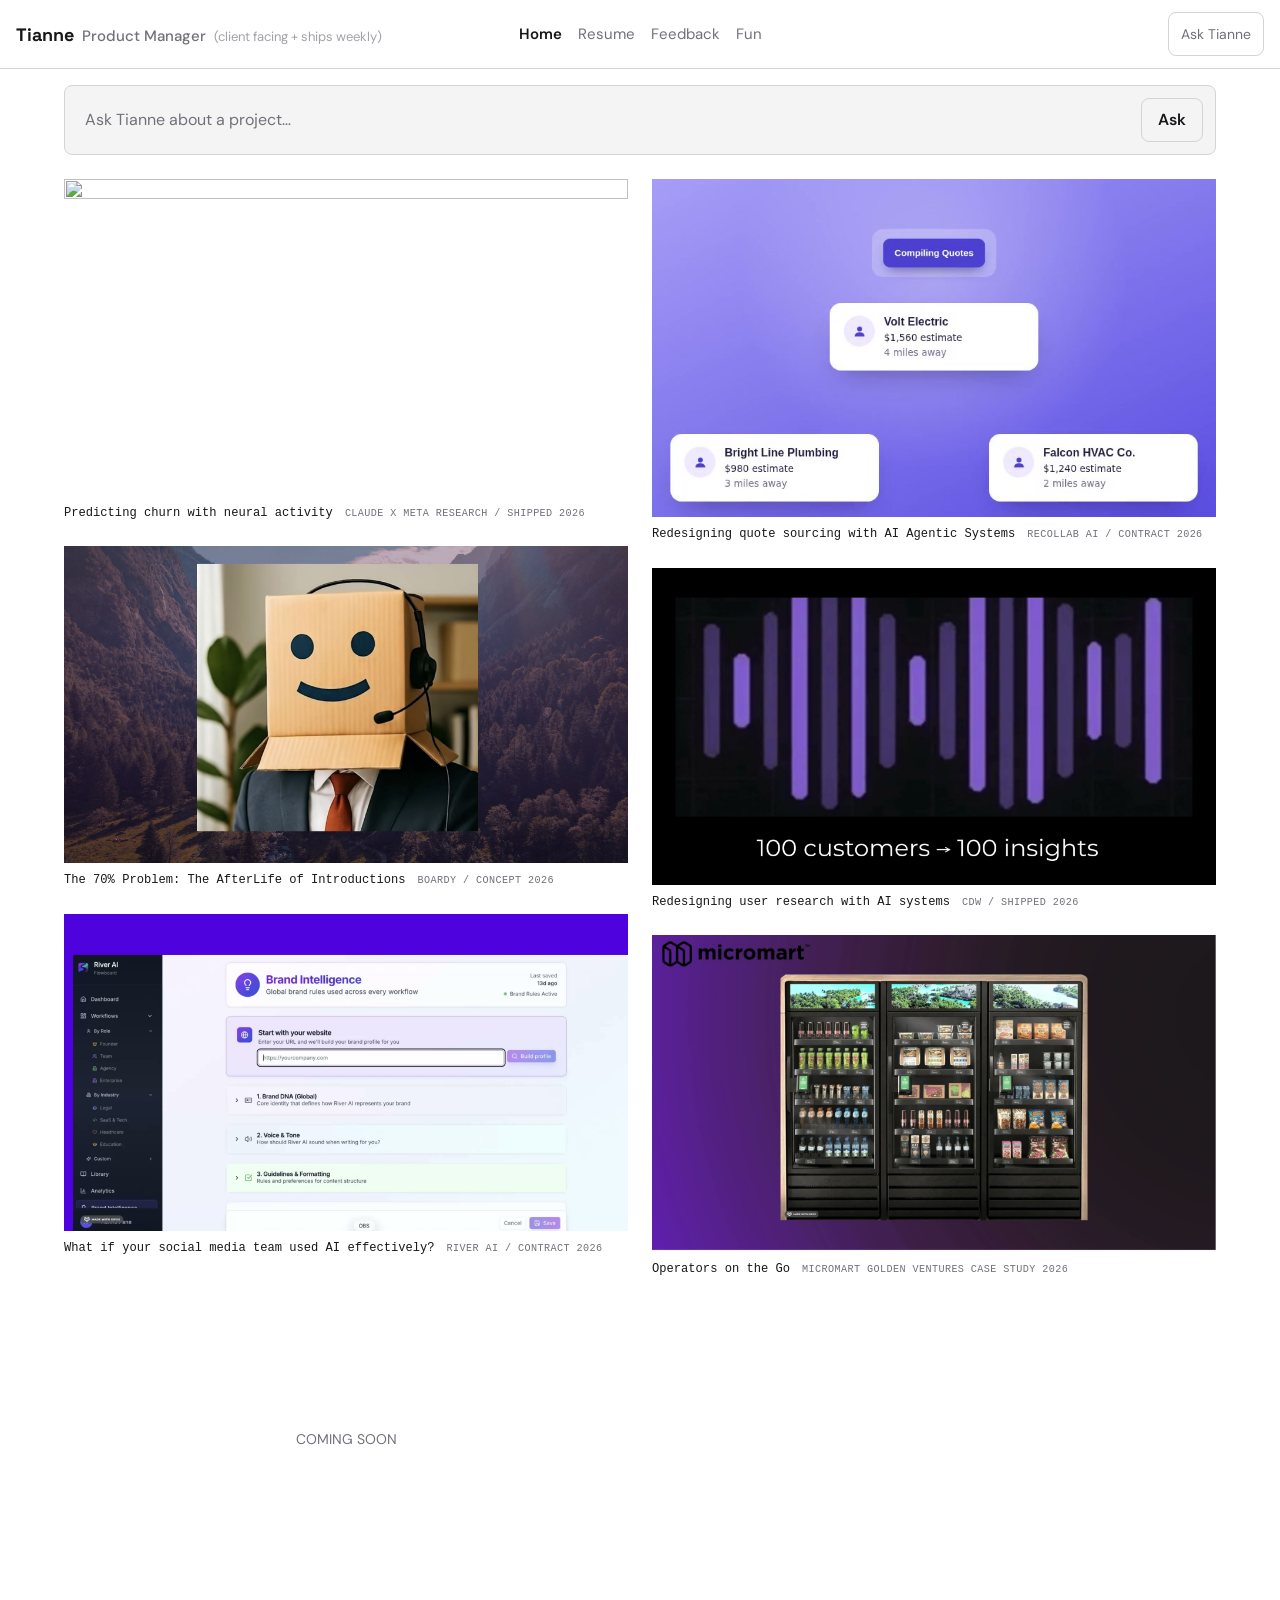
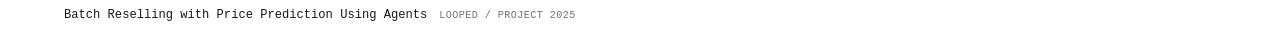
==== commit b13e1302: "Homepage masonry grid, Intelkin restyle, favicon, and page fixes Homepage: two-column masonry (cards" ====
--- a/index.html
+++ b/index.html
@@ -4,6 +4,9 @@
   <meta charset="UTF-8" />
   <meta name="viewport" content="width=device-width, initial-scale=1" />
   <title>Tianne — Portfolio</title>
+  <link rel="icon" type="image/png" sizes="48x48" href="/assets/images/favicon-48.png" />
+  <link rel="icon" type="image/png" sizes="512x512" href="/assets/images/favicon-512.png" />
+  <link rel="apple-touch-icon" href="/assets/images/apple-touch-icon.png" />
   <link rel="stylesheet" href="/css/reset.css" />
   <link rel="stylesheet" href="/css/tokens.css" />
   <link rel="stylesheet" href="/css/layout.css" />
--- a/css/tokens.css
+++ b/css/tokens.css
@@ -50,6 +50,32 @@
   --color-accent: #92140C;
   --color-accent-text: #ffffff;
 
+  /* Prototype-app palette (2026-09-21) — used only inside the Operators on
+     the Go case study's two embedded prototypes (SMS thread + dashboard),
+     which stand in for a real product (Micromart) and so keep an
+     authentic green iOS-style look instead of the site accent. Never used
+     for page chrome. The deep green carries white text at AA contrast. */
+  --color-app-green: #2F9E5C;
+  --color-app-green-deep: #24794A;
+  --color-app-green-tint: #E8F5EE;
+  --color-app-bubble-in: #E9E9EB;
+
+  /* Micromart dashboard palette (2026-09-21) — for the Price Nudges
+     dashboard prototype only; mirrors the real dashboard's visual system.
+     --color-app-muted is the spec's warm gray, kept for icons/rules;
+     --color-app-muted-text is a slightly darker step for small text so it
+     clears AA on white. */
+  --color-app-bg: #FBFAF8;
+  --color-app-card: #FFFFFF;
+  --color-app-line: rgba(0, 0, 0, 0.06);
+  --color-app-text: #171814;
+  --color-app-muted: #8B8577;
+  --color-app-muted-text: #6E685B;
+  --color-app-neg: #D6483E;
+  --color-app-grid: #E4E1D8;
+  --color-app-bar-current: #D9D5CA;
+  --color-app-card-shadow: 0 1px 2px rgba(23, 24, 20, 0.04), 0 6px 18px rgba(23, 24, 20, 0.05);
+
   /* Typeface system (CLAUDE.md §12 confirmed 2026-09-10 — see
      docs/superpowers/specs/2026-09-10-typography-system-design.md).
      Headline: Space Grotesk, weight 700 — H1s and every H2-equivalent
--- a/css/layout.css
+++ b/css/layout.css
@@ -79,11 +79,44 @@
   flex-wrap: wrap;
 }
 
+/* From --bp-lg the nav is three equal-flex columns (brand | links | pill),
+   so the links sit on the page's true center instead of drifting toward
+   whichever side is narrower. Below that the brand block needs its natural
+   width, so the flex layout above stays. */
+@media (min-width: 1024px) {
+  .site-nav {
+    display: grid;
+    grid-template-columns: 1fr auto 1fr;
+  }
+
+  .site-nav-list {
+    justify-self: center;
+  }
+
+  .site-nav .chat-toggle {
+    justify-self: end;
+  }
+}
+
 /* --- Home layout: mobile-first, single column (no category rail — the
    main content fills the full width at every size). --- */
 .home-layout {
   display: block;
   padding: var(--space-4);
+}
+
+/* Generous outer margins on wider screens: the grid sits inset from the
+   window edges rather than running edge to edge. */
+@media (min-width: 768px) {
+  .home-layout {
+    padding: var(--space-4) var(--space-7);
+  }
+}
+
+@media (min-width: 1024px) {
+  .home-layout {
+    padding: var(--space-4) var(--space-8);
+  }
 }
 
 .home-main {
@@ -731,6 +764,18 @@
   color: var(--color-text-muted);
 }
 
+/* Wide screenshots (Intelkin's Recollab before/after) stay stacked at every
+   size: side by side each would shrink to unreadable. */
+@media (min-width: 768px) {
+  .case-study-visual-pair.case-study-visual-pair--stacked {
+    flex-direction: column;
+  }
+
+  .case-study-visual-pair--stacked .case-study-visual-arrow {
+    transform: rotate(90deg);
+  }
+}
+
 .case-study-visual-arrow {
   display: block;
   font-size: 1.5rem;
@@ -1041,7 +1086,6 @@
 .terminal-card {
   display: block;
   width: 100%;
-  max-width: 560px;
   margin: 0 0 var(--space-3);
   border-radius: 10px;
   background: #0d0d0f;
@@ -1122,14 +1166,18 @@
 }
 
 .terminal-line--cursor {
-  display: flex;
-  align-items: center;
-  gap: 6px;
   margin-top: 4px;
 }
 
 .terminal-prompt {
   color: #5fd97a;
+}
+
+/* The hint is typed on the live prompt line (js/intelkin-terminal.js), as if
+   entered at the shell; the cursor follows the last typed character. */
+.terminal-typed {
+  margin-left: 8px;
+  color: #e8e8e8;
 }
 
 .terminal-dir {
@@ -1156,6 +1204,8 @@
   display: inline-block;
   width: 8px;
   height: 15px;
+  margin-left: 2px;
+  vertical-align: text-bottom;
   background: #e8e8e8;
   animation: terminal-blink 1s steps(1) infinite;
 }
@@ -1169,17 +1219,9 @@
   }
 }
 
-.terminal-hint {
-  margin: var(--space-2) 0 var(--space-4);
-  font-size: 12.5px;
-  color: var(--color-text-muted);
-  animation: terminal-blink 2.4s steps(1) infinite;
-}
-
 @media (prefers-reduced-motion: reduce) {
   .terminal-card,
-  .terminal-cursor,
-  .terminal-hint {
+  .terminal-cursor {
     animation: none;
   }
 }
@@ -1211,15 +1253,3 @@
   letter-spacing: 0.02em;
 }
 
-@media (min-width: 768px) {
-  .home-layout {
-    padding: var(--space-5);
-  }
-}
-
-@media (min-width: 1280px) {
-  .home-layout {
-    max-width: 1440px;
-    margin-inline: auto;
-  }
-}
--- a/css/components.css
+++ b/css/components.css
@@ -274,11 +274,13 @@
   }
 }
 
-/* --- Homepage project grid — two explicit, independent columns
-   (js/home.js's HOME_COLUMNS assigns each card to left/right and an
-   order within it — not CSS multi-column auto-distribution, which
-   can't guarantee a specific card lands in a specific column once
-   heights vary). Full curated list by default, or just the current
+/* --- Homepage project grid — two-column masonry (2026-09-21). js/home.js
+   places each card, in HOME_ORDER, into whichever column is currently
+   shorter (not CSS multi-column, which would read down one column before
+   starting the next). One gap value, --space-5 (24px), is used both
+   between the columns and between stacked cards, so the whitespace is
+   uniform in both directions. Cards carry no border, shadow or
+   background: the media sits directly on the page. Full curated list by default, or just the current
    query's matches within that same set (js/home.js, CLAUDE.md §5/§6).
    One grid, two states — never a separate results panel. Columns
    stack to one below --bp-sm (480px), matching the site's named-
@@ -286,7 +288,7 @@
 .bento-grid {
   display: flex;
   flex-direction: column;
-  gap: var(--space-6);
+  gap: var(--space-5);
 }
 
 /* Was --bp-sm (480px) — raised to --bp-lg (1024px) so each column
@@ -304,9 +306,13 @@
 .bento-grid-column {
   display: flex;
   flex-direction: column;
-  gap: var(--space-6);
+  gap: var(--space-5);
   flex: 1;
   min-width: 0;
+}
+
+.bento-grid-column:empty {
+  display: none; /* single-column view leaves the right one empty: no phantom gap */
 }
 
 .bento-empty {
@@ -315,10 +321,16 @@
   color: var(--color-text-muted);
 }
 
+.bento-card {
+  /* Lets the caption size itself off the card's own width, so title +
+     company + status always fit on one line (typography-v2.css). */
+  container-type: inline-size;
+}
+
 .bento-card-link {
   display: block;
   min-height: 44px;
-  border-radius: var(--radius-lg);
+  border-radius: 0;
   transition: opacity 0.15s ease;
 }
 
@@ -336,9 +348,7 @@
 
 .bento-card-thumb-wrap {
   position: relative;
-  border-radius: var(--radius-lg);
   overflow: hidden;
-  background: var(--color-surface);
 }
 
 .bento-card-thumb {
@@ -355,24 +365,30 @@
    to it in the grid instead of rendering visibly shorter. */
 .bento-card-thumb-placeholder {
   margin-bottom: 0;
-  border-radius: var(--radius-lg);
+  border: 0;
+  border-radius: 0;
   min-height: 0;
   aspect-ratio: 16 / 9;
 }
 
-/* Stacked (title, then meta), not side-by-side — a side-by-side row
-   with justify-content:space-between let a long title fight the meta
-   line for width and wrap to 2 lines. Each line now gets the card's
-   full width to itself, and both are forced to a single line via
-   nowrap/ellipsis below regardless of title length or card width. */
+/* Title, then company / status, on one baseline row (2026-09-21). Font sizes
+   scale with the card (typography-v2.css) so it fits; the meta never shrinks,
+   and if a row is ever still too narrow the title gets the ellipsis (its
+   full text stays in the native title tooltip). */
 .bento-card-caption {
   display: flex;
-  flex-direction: column;
-  gap: var(--space-1);
-  padding-top: var(--space-3);
+  flex-direction: row;
+  flex-wrap: nowrap;
+  align-items: baseline;
+  gap: 2px var(--space-3);
+  min-width: 0;
+  padding-top: var(--space-2);
 }
 
 .bento-card-tagline {
+  flex: 0 1 auto;
+  min-width: 0;
+  max-width: 100%;
   overflow: hidden;
   font-family: var(--font-headline);
   font-weight: 700;
@@ -383,6 +399,7 @@
 }
 
 .bento-card-meta {
+  flex: none;
   overflow: hidden;
   font-family: var(--font-label);
   font-size: 0.75rem;
--- a/css/typography-v2.css
+++ b/css/typography-v2.css
@@ -81,32 +81,22 @@
   font-size: 1.25rem;
 }
 
-/* Homepage project-card titles: base 1rem, +10% to 1.1rem for the
-   Newsreader swap above. A later request bumped this further to
-   1.65rem, then walked back down here — at that size, several of the
-   real taglines (50+ characters) wrapped to 2 lines on narrower cards.
-   .bento-card-caption/.bento-card-tagline/.bento-card-meta (components.css)
-   now also force each line to stay single-line via nowrap + ellipsis
-   as a hard backstop, but a smaller size means the ellipsis rarely
-   has to kick in at all. */
+/* Homepage project-card text (2026-09-21): title and meta set in the
+   typewriter face (IBM Plex Mono, --font-label-mono), on one line
+   (components.css .bento-card-caption). Plex Mono is only loaded at weight
+   500, so both lines use it; the title is ink, the meta muted. Sizes are
+   small on purpose: mono runs wide, and title + company + status share
+   one row, so the title ellipsizes last-resort while the meta stays whole. */
 .home-layout .bento-card-tagline {
-  font-weight: var(--font-headline-weight);
-  font-size: 1.1rem;
+  font-family: var(--font-label-mono);
+  font-weight: 500;
+  /* Scales with the card (container query units) so the longest title plus
+     its company/status stays on one line at any column width. */
+  font-size: clamp(0.625rem, 2.15cqw, 1rem);
 }
 
-/* Newsreader runs wider than Instrument Serif did, so at phone width the
-   single-line card titles hit the ellipsis. A slightly smaller size there
-   keeps them whole; wider screens are unaffected. */
-@media (max-width: 480px) {
-  .home-layout .bento-card-tagline {
-    font-size: 0.95rem;
-  }
+.home-layout .bento-card-meta {
+  font-family: var(--font-label-mono);
+  font-weight: 500;
+  font-size: clamp(0.5625rem, 1.8cqw, 0.8125rem);
 }
-
-/* Card meta line ("CDW / SHIPPED 2026") — same walk-back, back to the
-   pre-1.5x 0.75rem base (components.css). Not part of the serif
-   pass (this line was already on --font-label/IBM Plex Mono via
-   the token redefinition above; only the size changed here). */
-.home-layout .bento-card-meta {
-  font-size: 0.75rem;
-}
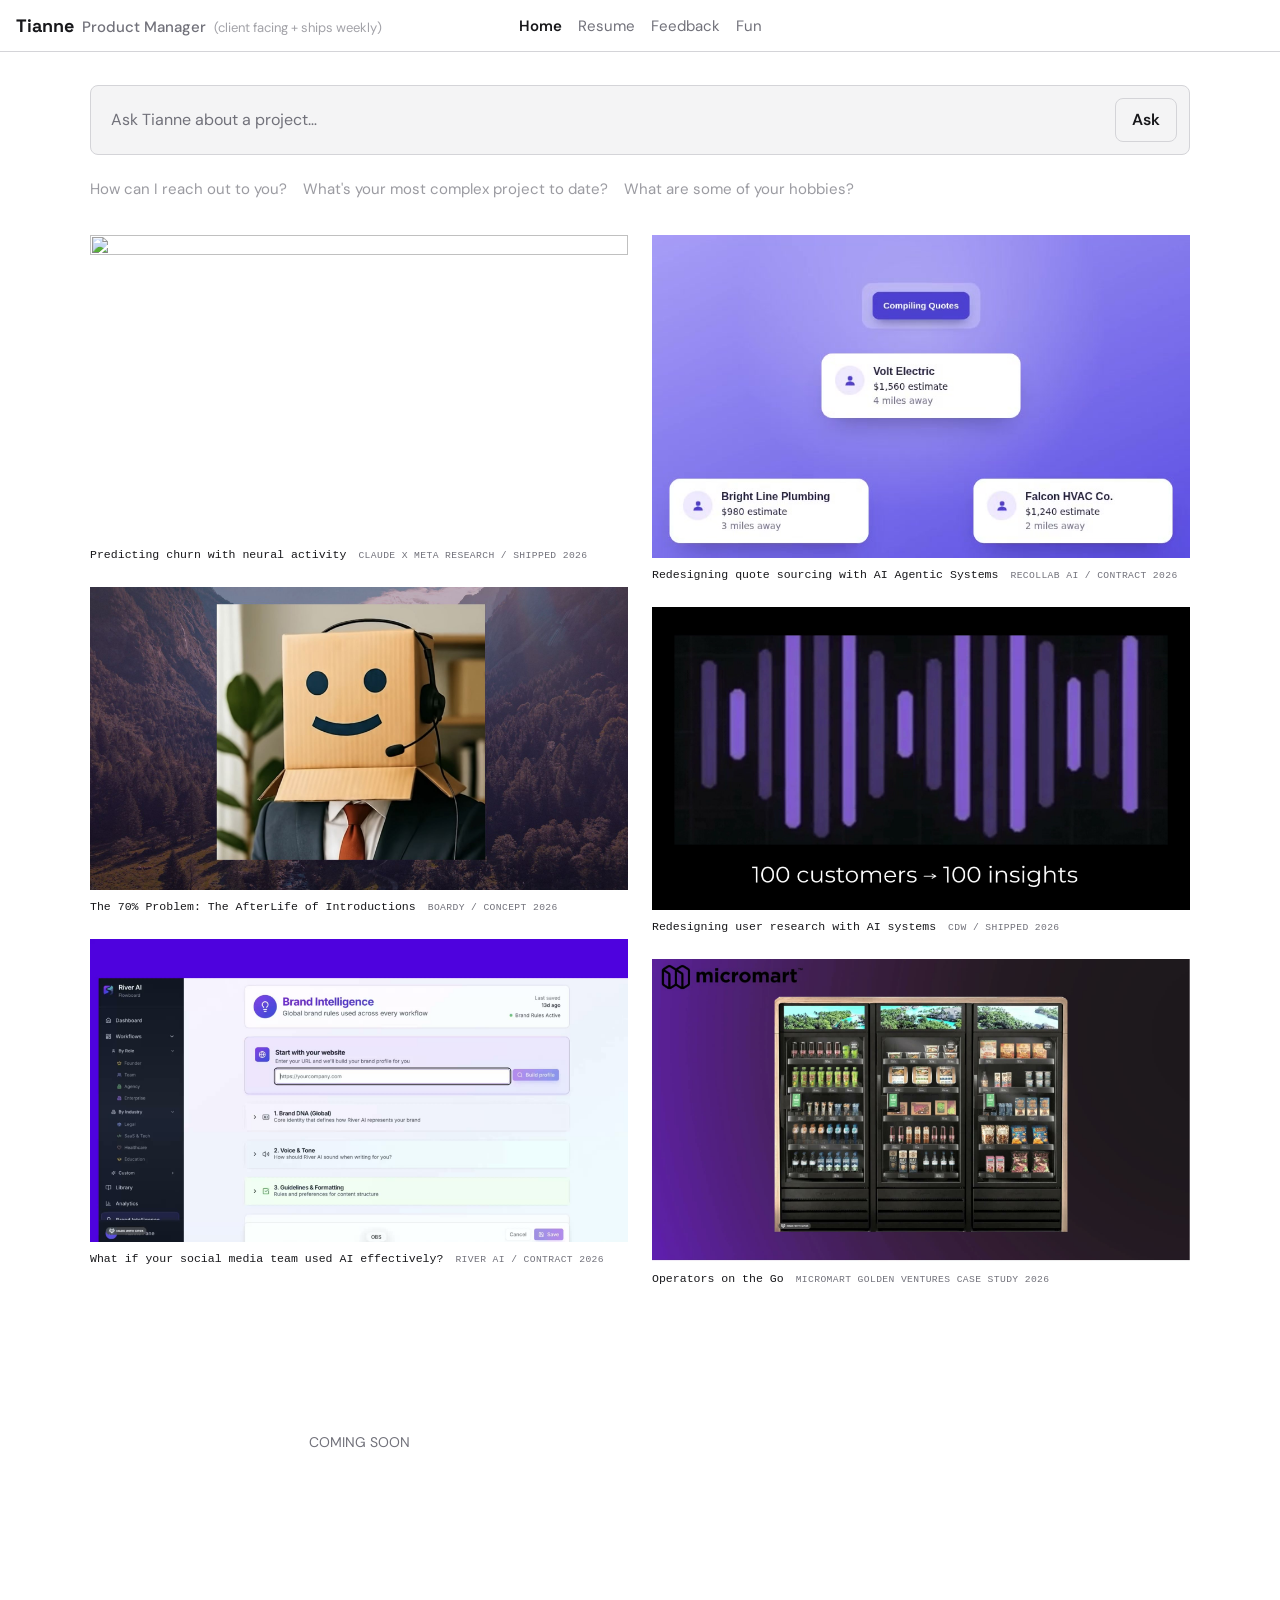
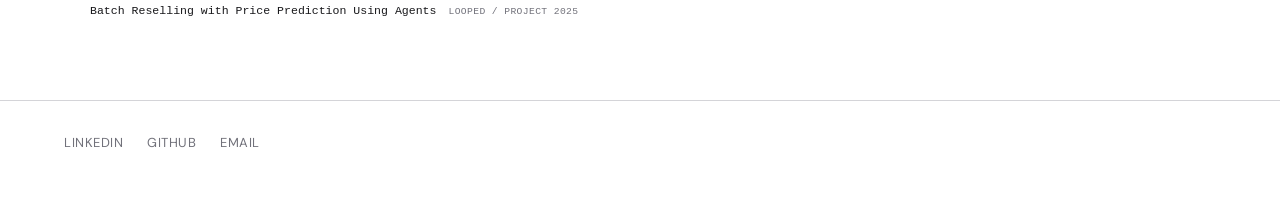
==== commit fe39faf3: "Ask Tianne: hero search plus docked side panel, suggested questions One entry point: the hero search" ====
--- a/index.html
+++ b/index.html
@@ -42,7 +42,8 @@
           <button type="button" class="prompt-box-clear" data-prompt-box-clear hidden>Clear</button>
           <button type="submit" class="prompt-box-submit">Ask</button>
         </form>
-        <p class="prompt-box-reply" data-prompt-box-reply hidden></p>
+        <!-- Faded example questions (js/home.js); clicking one submits it. -->
+        <ul class="prompt-suggestions" data-suggestions aria-label="Suggested questions"></ul>
         <p class="sr-only" aria-live="polite" data-result-status></p>
       </div>
 
--- a/css/layout.css
+++ b/css/layout.css
@@ -121,6 +121,11 @@
 
 .home-main {
   display: block;
+  /* Caps the search bar and the card grid together, so the cards are about a
+     fifth smaller than when they ran the full width (2026-09-21) and the
+     hero has room for the suggested questions. */
+  max-width: 1100px;
+  margin-inline: auto;
 }
 
 /* --- Generic content-page shell (resume/feedback/fun) --- */
--- a/css/components.css
+++ b/css/components.css
@@ -70,27 +70,49 @@
   background: var(--color-surface);
 }
 
-/* --- Tianne LLM panel (nav toggle target, non-home pages + homepage
-   alongside the inline box) — same chat backend as the prompt box, see
-   js/shared-ui.js and CLAUDE.md §1/§6. --- */
+/* --- Ask Tianne side panel (js/shared-ui.js) --------------------------------
+   A docked, non-modal panel on the right: no backdrop, the page stays visible
+   and scrollable beside it, and it stays open until closed. From 1024px the
+   page makes room for it (see the html.tianne-panel-open rules); between
+   768px and 1024px it overlays the right edge; below 768px it is a
+   full-screen sheet. Same chat backend as everywhere else (CLAUDE.md §6). */
+:root {
+  --tianne-panel-width: clamp(340px, 30vw, 440px);
+}
+
 .tianne-panel {
   position: fixed;
   z-index: 30;
+  top: 0;
+  right: 0;
+  bottom: 0;
+  width: var(--tianne-panel-width);
   display: flex;
   flex-direction: column;
   background: var(--color-bg);
-  border: 1px solid var(--color-border);
-  border-radius: var(--radius);
-  box-shadow: var(--shadow);
-}
-
-.tianne-panel[hidden] {
-  display: none;
+  border-left: 1px solid var(--color-border);
+  visibility: hidden;
+  transform: translateX(100%);
+}
+
+.tianne-panel.is-open {
+  visibility: visible;
+  transform: none;
+}
+
+@media (prefers-reduced-motion: no-preference) {
+  .tianne-panel {
+    transition: transform 0.25s ease, visibility 0s linear 0.25s;
+  }
+
+  .tianne-panel.is-open {
+    transition: transform 0.25s ease, visibility 0s;
+  }
 }
 
 .tianne-panel-header {
   display: flex;
-  align-items: center;
+  align-items: flex-start;
   justify-content: space-between;
   gap: var(--space-2);
   padding: var(--space-3) var(--space-4);
@@ -102,6 +124,32 @@
   font-weight: 600;
 }
 
+/* The persistent AI disclosure (CLAUDE.md §1): small, always in view. */
+.tianne-panel-disclosure {
+  margin-top: 2px;
+  font-size: 0.75rem;
+  color: var(--color-text-muted);
+}
+
+.tianne-panel-actions {
+  display: flex;
+  align-items: center;
+  gap: var(--space-1);
+}
+
+.tianne-panel-newchat {
+  min-height: 44px;
+  padding: 0 var(--space-2);
+  white-space: nowrap;
+  font-size: 0.8125rem;
+  color: var(--color-text-muted);
+}
+
+.tianne-panel-newchat:hover {
+  color: var(--color-text);
+  text-decoration: underline;
+}
+
 .tianne-panel-close {
   min-width: 44px;
   min-height: 44px;
@@ -110,30 +158,53 @@
   color: var(--color-text-muted);
 }
 
-.tianne-panel-form {
+/* The thread. */
+.tianne-panel-body {
+  flex: 1;
+  min-height: 0;
+  display: flex;
+  flex-direction: column;
+  gap: var(--space-3);
+  padding: var(--space-4);
+  overflow-y: auto;
+  color: var(--color-text);
+}
+
+.tianne-panel-placeholder {
+  color: var(--color-text-muted);
+}
+
+.tianne-msg {
   margin: 0;
-  border-radius: 0;
-  border: none;
-  border-bottom: 1px solid var(--color-border);
-}
-
-.tianne-panel-body {
-  padding: var(--space-4);
-  color: var(--color-text-muted);
-  overflow-y: auto;
-}
-
-.tianne-panel-placeholder,
-.tianne-panel-error {
-  color: var(--color-text-muted);
-}
-
-.tianne-panel-reply {
-  color: var(--color-text);
+  max-width: 100%;
+  font-size: 0.9375rem;
+  line-height: 1.6;
+  white-space: pre-wrap;
+  overflow-wrap: anywhere;
+}
+
+.tianne-msg--user {
+  align-self: flex-end;
+  max-width: 85%;
+  padding: var(--space-2) var(--space-3);
+  border-radius: var(--radius);
+  background: var(--color-surface);
+}
+
+.tianne-msg--pending {
+  color: var(--color-text-muted);
+}
+
+.tianne-msg--error {
+  padding-left: var(--space-3);
+  border-left: 2px solid var(--color-border);
+  color: var(--color-text-muted);
 }
 
 .tianne-panel-links {
-  margin-top: var(--space-3);
+  margin: 0;
+  padding: 0;
+  list-style: none;
   display: flex;
   flex-direction: column;
   gap: var(--space-2);
@@ -152,24 +223,49 @@
   border-color: var(--color-text-muted);
 }
 
+/* Follow-up input, pinned to the bottom of the panel. */
+.tianne-panel-form {
+  margin: 0;
+  border-radius: 0;
+  border: none;
+  border-top: 1px solid var(--color-border);
+}
+
+/* Room for the panel: from 1024px the page and the fixed nav both narrow to
+   sit beside it instead of running underneath. */
+@media (min-width: 1024px) {
+  html.tianne-panel-open body {
+    padding-right: var(--tianne-panel-width);
+  }
+
+  html.tianne-panel-open .site-nav {
+    right: var(--tianne-panel-width);
+  }
+}
+
+@media (prefers-reduced-motion: no-preference) {
+  body,
+  .site-nav {
+    transition: padding-right 0.25s ease, right 0.25s ease;
+  }
+}
+
+/* Full-screen sheet below the tablet breakpoint. Scrolling is locked on the
+   page behind it, since it is fully covered. */
 @media (max-width: 767px) {
   .tianne-panel {
-    left: 0;
-    right: 0;
-    bottom: 0;
-    max-height: 70vh;
+    width: 100%;
     border-left: none;
-    border-right: none;
-    border-bottom: none;
-  }
-}
-
-@media (min-width: 768px) {
-  .tianne-panel {
-    top: var(--space-7);
-    right: var(--space-4);
-    width: 320px;
-    max-height: 70vh;
+    transform: translateY(100%);
+  }
+
+  .tianne-panel.is-open {
+    transform: none;
+  }
+
+  html.tianne-panel-open,
+  html.tianne-panel-open body {
+    overflow: hidden;
   }
 }
 
@@ -226,51 +322,48 @@
   color: var(--color-text-muted);
 }
 
-/* Reply text + result status live under the input row, inside the same
-   component — never a second panel (CLAUDE.md §1/§12). */
-.prompt-box-reply {
-  margin-top: var(--space-3);
-  padding: var(--space-3);
-  border: 1px solid var(--color-border);
-  border-radius: var(--radius);
-  background: var(--color-bg);
-  color: var(--color-text);
+/* Faded example questions under the empty hero bar (js/home.js). Muted like
+   a search engine's suggestions; each is a real button and submits when
+   clicked. */
+.prompt-suggestions {
+  display: flex;
+  flex-wrap: wrap;
+  gap: var(--space-1) var(--space-4);
+  margin: var(--space-3) 0 0;
+  padding: 0 var(--space-3);
+  list-style: none;
+  transition: opacity 0.25s ease;
+}
+
+.prompt-suggestions[hidden] {
+  display: none;
+}
+
+.prompt-suggestions.is-swapping {
+  opacity: 0;
+}
+
+.prompt-suggestion {
+  min-height: 44px;
+  padding: 0;
+  text-align: left;
   font-size: 0.9375rem;
-}
-
-/* Sticky/floating state once scrolled past the threshold in js/home.js */
-.prompt-box-wrap.is-floating .prompt-box {
-  box-shadow: var(--shadow);
-}
-
-@media (min-width: 768px) {
-  .prompt-box-wrap.is-floating {
-    position: fixed;
-    bottom: var(--space-5);
-    right: var(--space-5);
-    width: clamp(280px, 30vw, 420px);
-    margin-bottom: 0;
-    z-index: 20;
-  }
-}
-
-@media (max-width: 767px) {
-  .prompt-box-wrap.is-floating {
-    position: fixed;
-    left: 0;
-    right: 0;
-    bottom: 0;
-    margin-bottom: 0;
-    padding: var(--space-3);
-    background: var(--color-bg);
-    border-top: 1px solid var(--color-border);
-    z-index: 20;
-  }
-
-  .prompt-box-wrap.is-floating .prompt-box {
-    border: none;
-    padding: 0;
-    background: transparent;
+  color: var(--color-text-muted);
+  opacity: 0.7;
+  transition: opacity 0.15s ease, color 0.15s ease;
+}
+
+.prompt-suggestion:hover,
+.prompt-suggestion:focus-visible {
+  opacity: 1;
+  color: var(--color-text);
+  text-decoration: underline;
+}
+
+@media (prefers-reduced-motion: reduce) {
+  .prompt-suggestions,
+  .prompt-suggestion {
+    transition: none;
   }
 }
 
@@ -437,6 +530,9 @@
 .prompt-box-clear:focus-visible,
 .bento-card-link:focus-visible,
 .chat-toggle:focus-visible,
+.tianne-panel-newchat:focus-visible,
+.tianne-panel-body:focus-visible,
+.prompt-suggestion:focus-visible,
 .tianne-panel-close:focus-visible,
 .tianne-panel-links a:focus-visible,
 .case-study-section a:focus-visible,
@@ -451,3 +547,54 @@
     transition: none;
   }
 }
+
+/* --- Site footer: contact links (js/shared-ui.js) --------------------------
+   Quiet on purpose: a hairline, small label-font links, generous margins
+   that follow the homepage's side padding. */
+.site-footer {
+  margin-top: var(--space-8);
+  padding: var(--space-5) var(--space-4) var(--space-7);
+  border-top: 1px solid var(--color-border);
+}
+
+@media (min-width: 768px) {
+  .site-footer {
+    padding-inline: var(--space-7);
+  }
+}
+
+@media (min-width: 1024px) {
+  .site-footer {
+    padding-inline: var(--space-8);
+  }
+}
+
+.site-footer-list {
+  display: flex;
+  flex-wrap: wrap;
+  gap: var(--space-2) var(--space-5);
+  margin: 0;
+  padding: 0;
+  list-style: none;
+}
+
+.site-footer-list a {
+  display: inline-block;
+  padding-block: var(--space-2); /* keeps the touch target tall enough */
+  font-family: var(--font-label);
+  font-size: 0.8125rem;
+  text-transform: uppercase;
+  letter-spacing: 0.04em;
+  color: var(--color-text-muted);
+  text-decoration: none;
+}
+
+.site-footer-list a:hover {
+  color: var(--color-text);
+  text-decoration: underline;
+}
+
+.site-footer-list a:focus-visible {
+  outline: 2px solid var(--color-text);
+  outline-offset: 2px;
+}
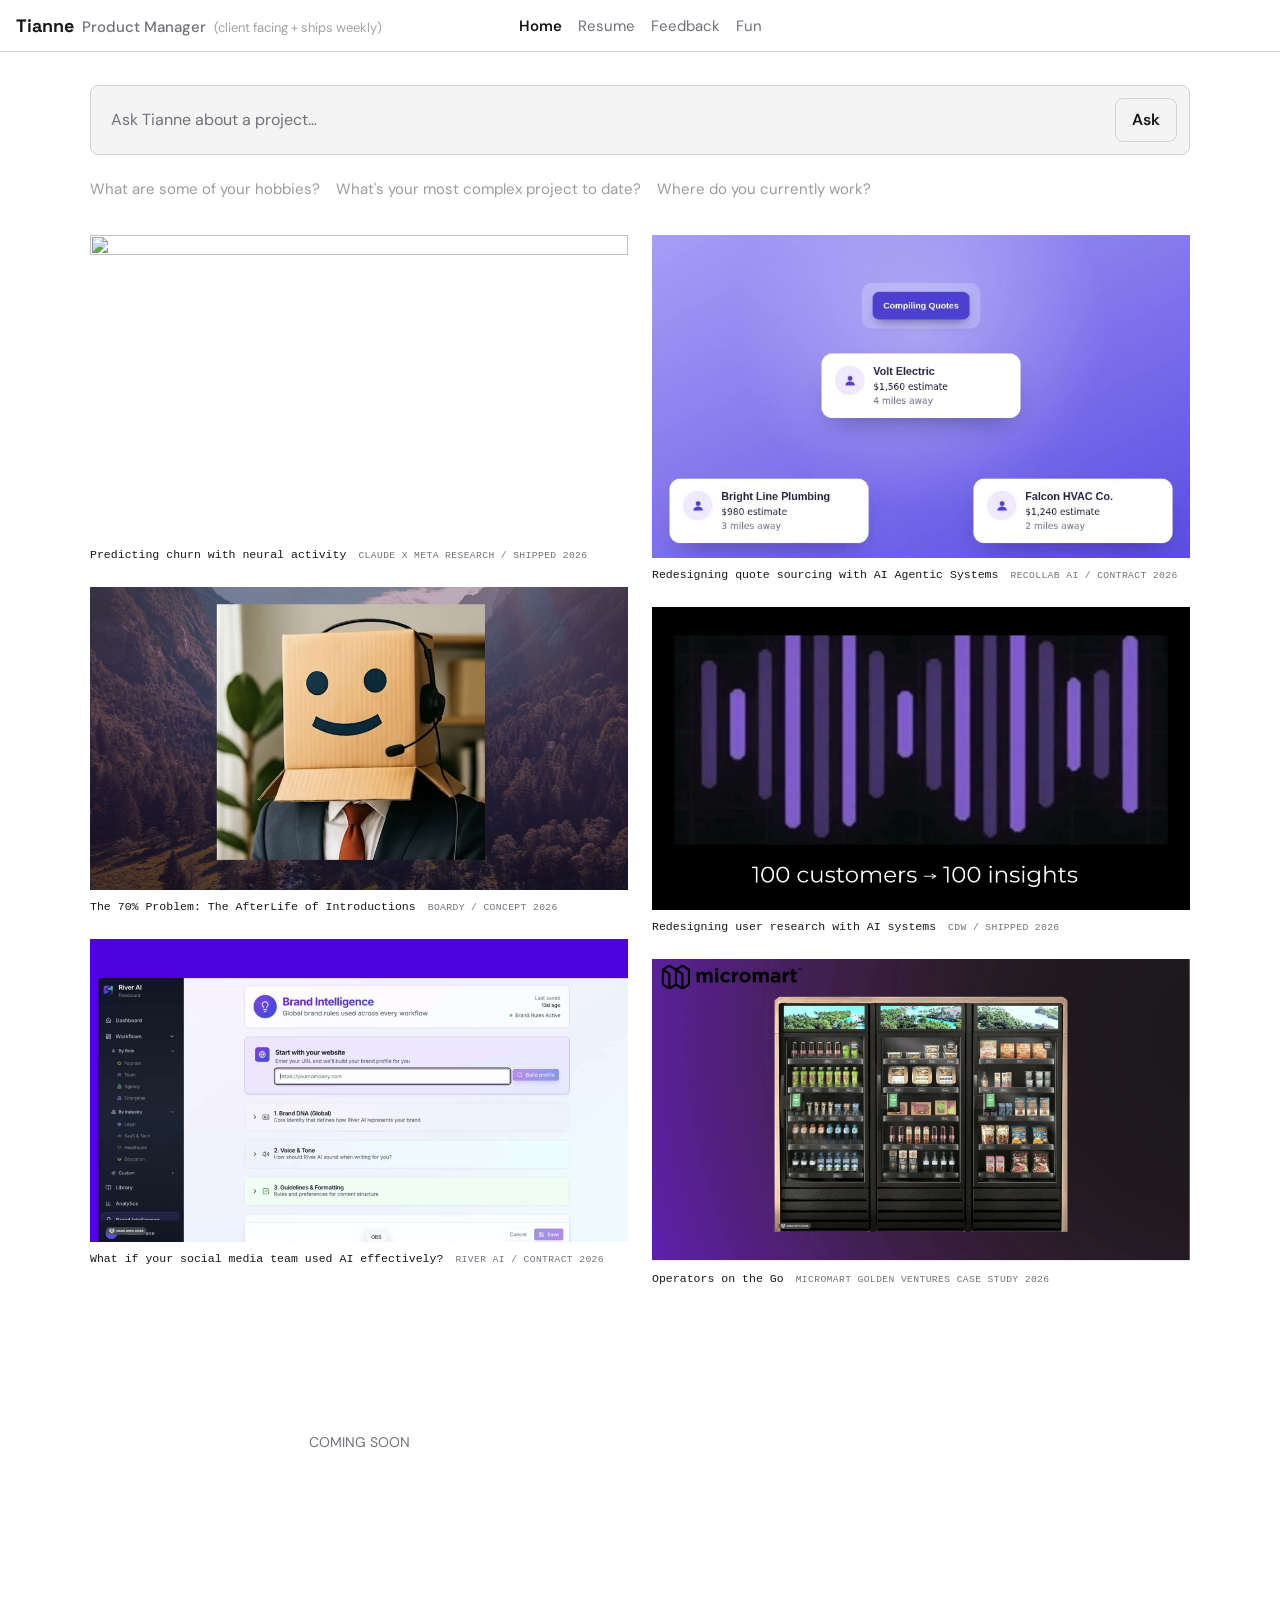
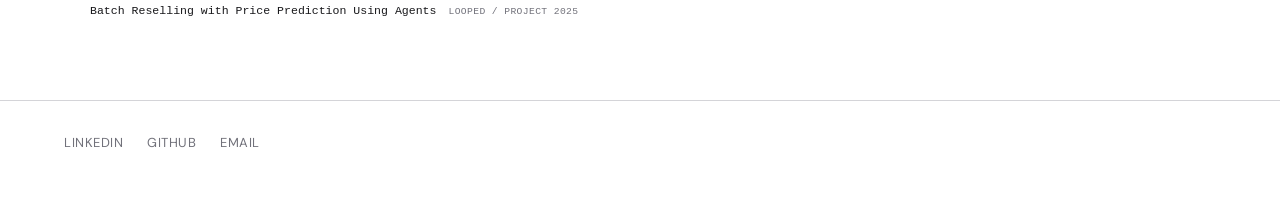
==== commit b6a8854a: "Add evals, bio in persona, show-all-projects, remove panel disclosure Evals: evals/run-evals.js and " ====
--- a/index.html
+++ b/index.html
@@ -47,7 +47,7 @@
         <p class="sr-only" aria-live="polite" data-result-status></p>
       </div>
 
-      <section class="bento-grid" data-grid aria-label="Projects">
+      <section class="bento-grid" id="projects" data-grid aria-label="Projects">
         <p class="bento-empty" data-grid-empty hidden></p>
         <!-- Cards rendered by js/home.js into the two columns below, from
              data/projects.json filtered to js/home.js's HOME_COLUMNS. -->
--- a/css/components.css
+++ b/css/components.css
@@ -112,7 +112,7 @@
 
 .tianne-panel-header {
   display: flex;
-  align-items: flex-start;
+  align-items: center;
   justify-content: space-between;
   gap: var(--space-2);
   padding: var(--space-3) var(--space-4);
@@ -122,13 +122,6 @@
 .tianne-panel-title {
   font-size: 1rem;
   font-weight: 600;
-}
-
-/* The persistent AI disclosure (CLAUDE.md §1): small, always in view. */
-.tianne-panel-disclosure {
-  margin-top: 2px;
-  font-size: 0.75rem;
-  color: var(--color-text-muted);
 }
 
 .tianne-panel-actions {
